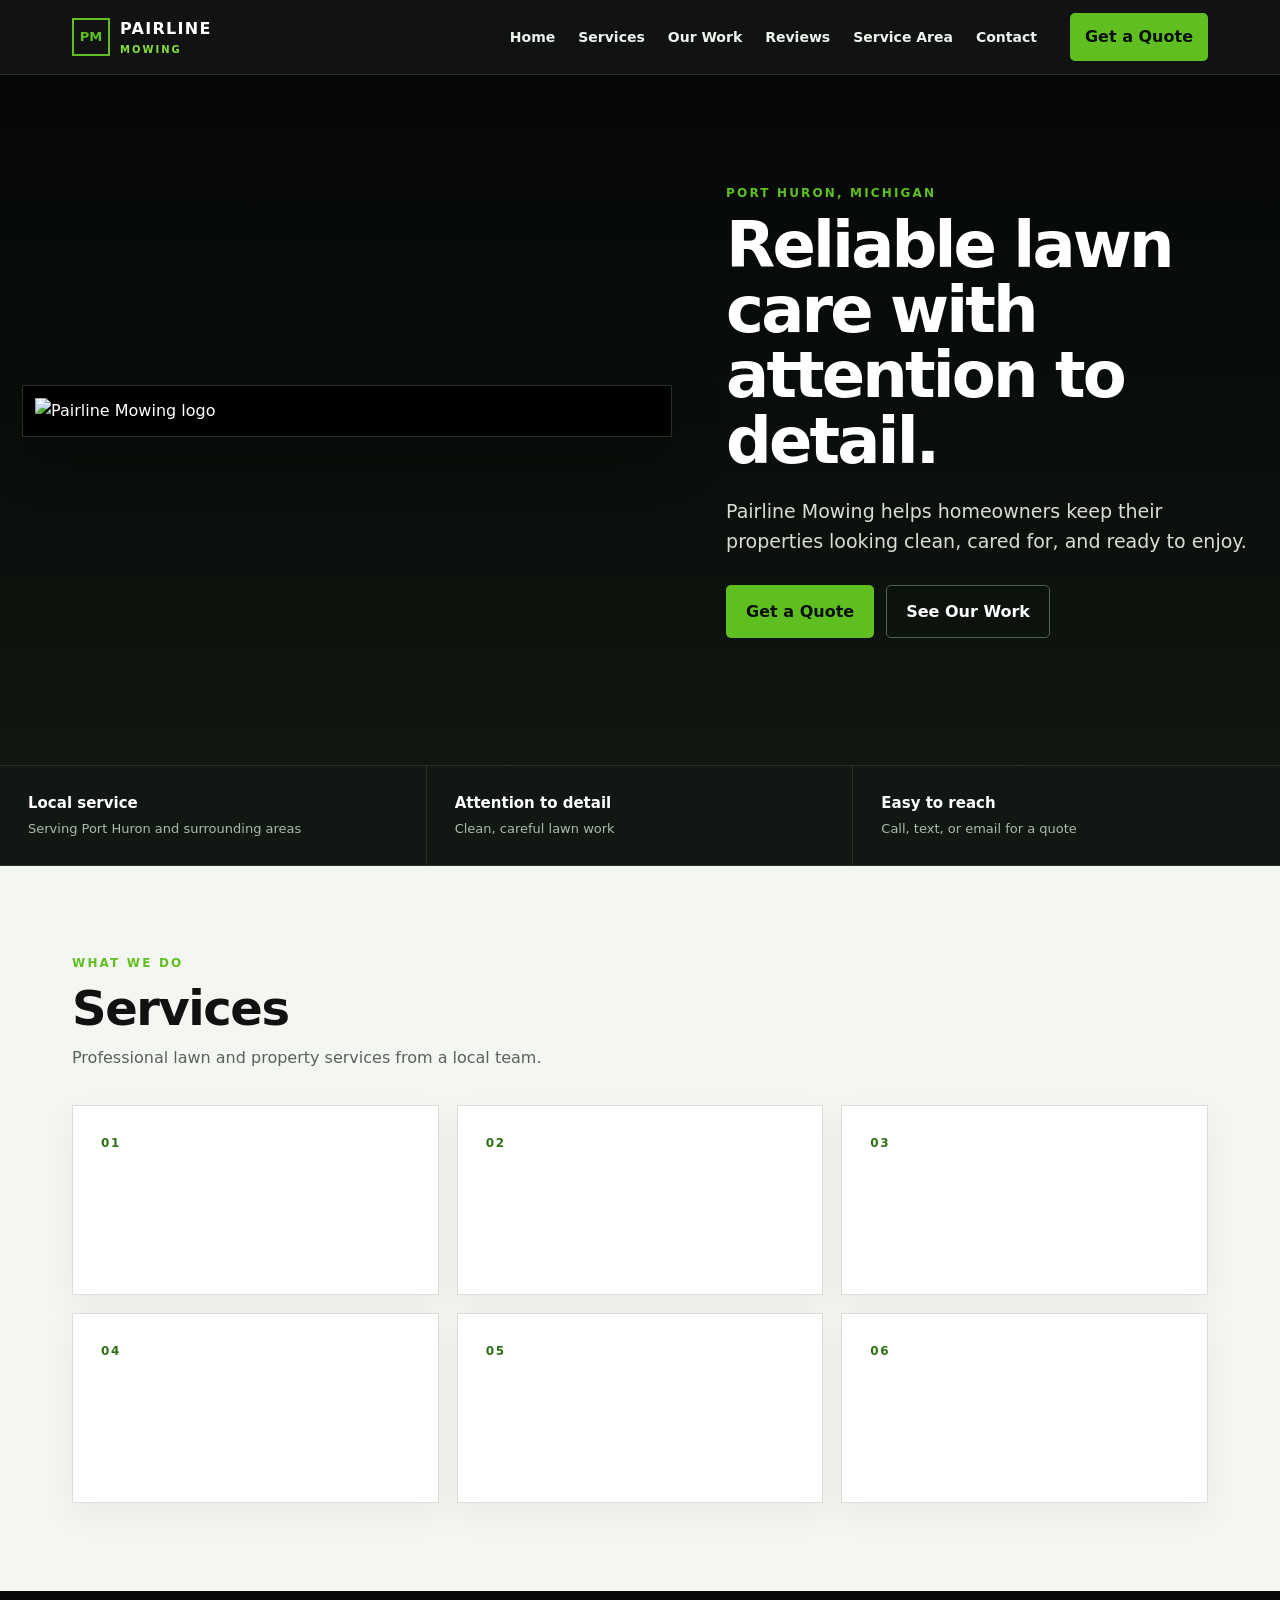
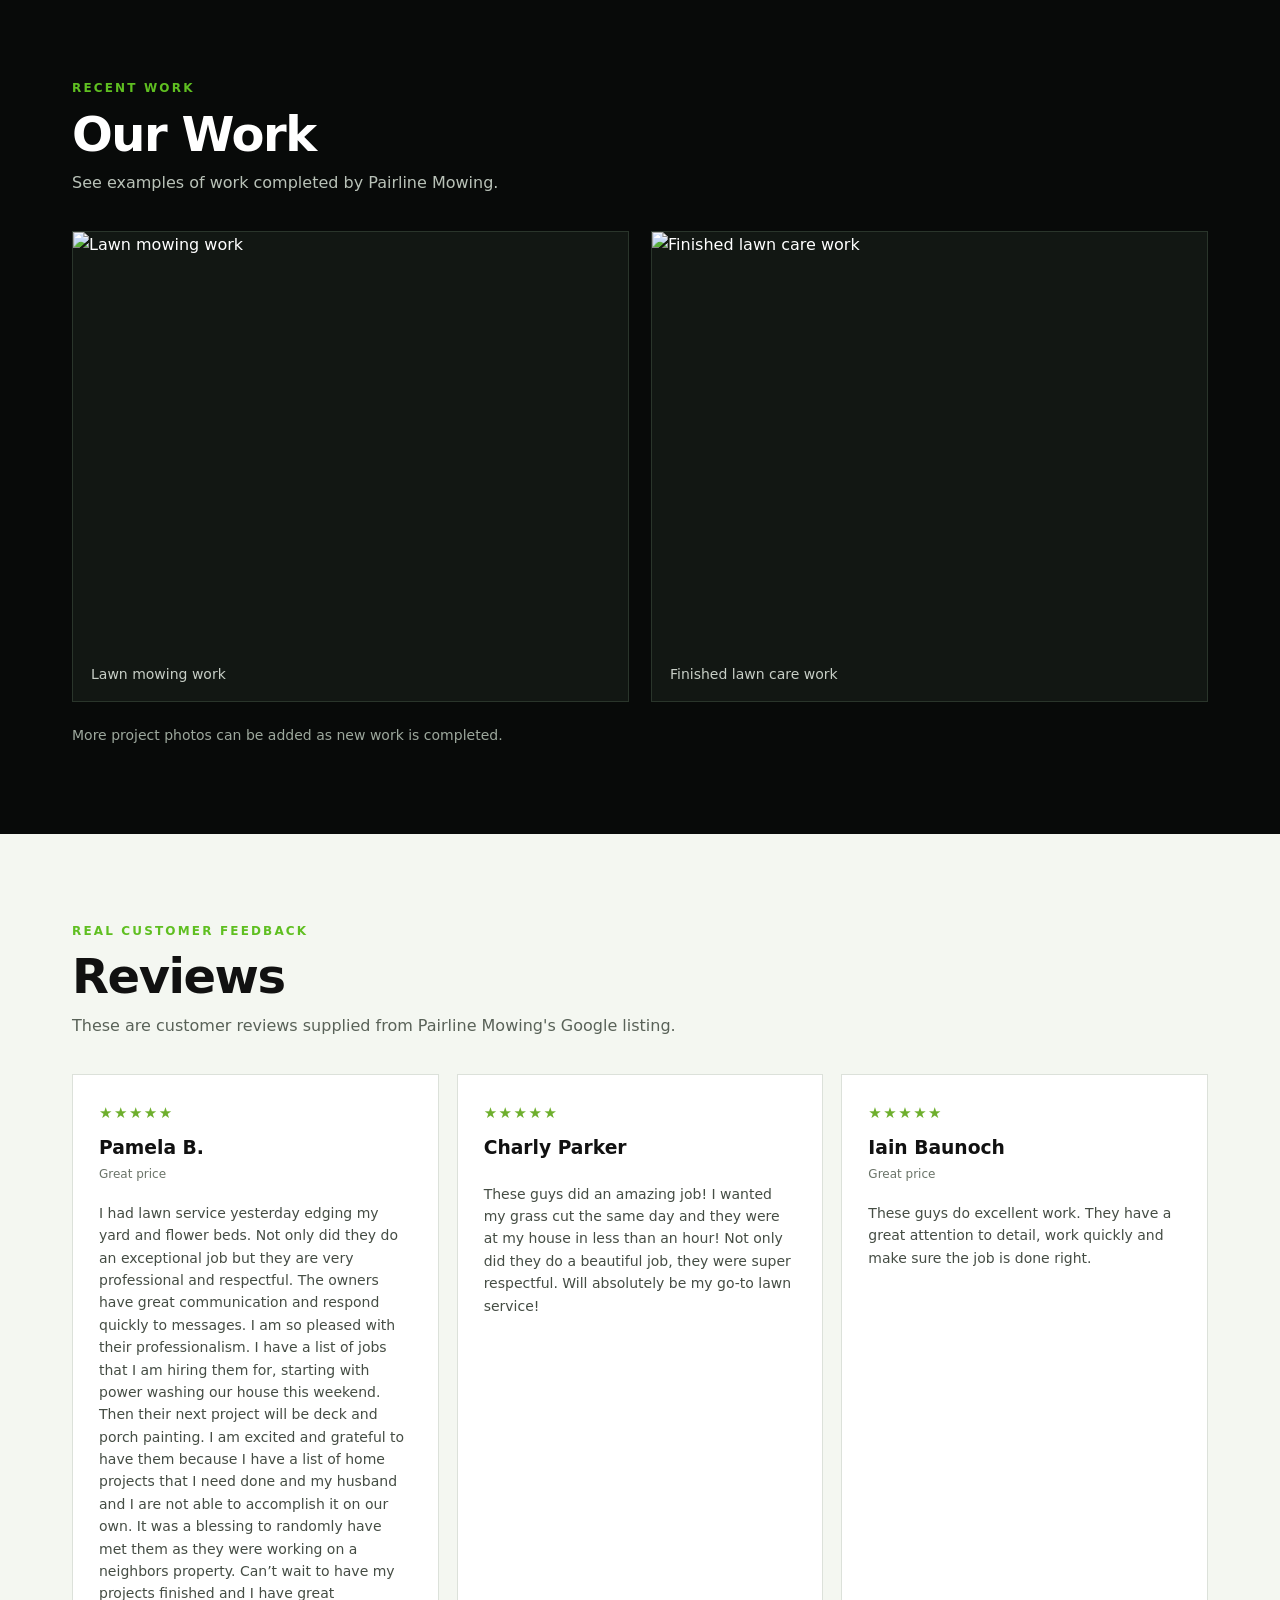
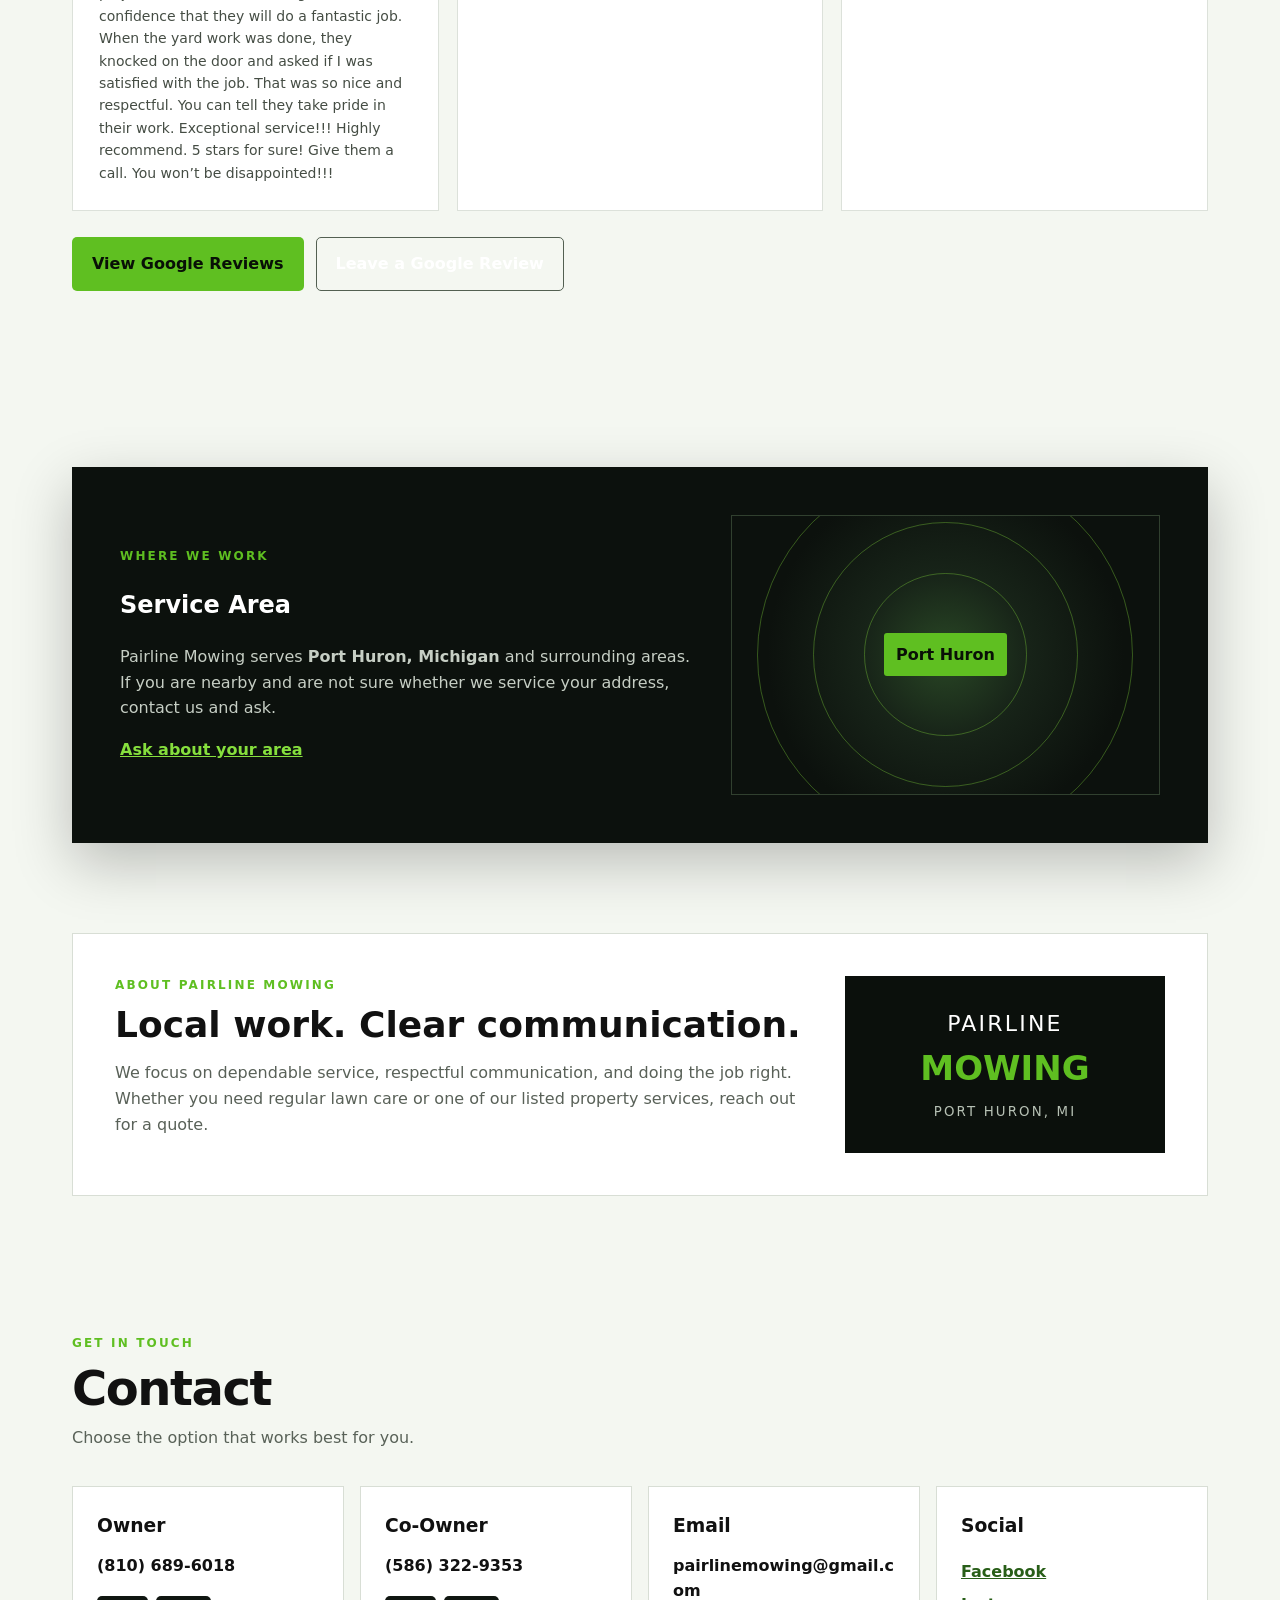
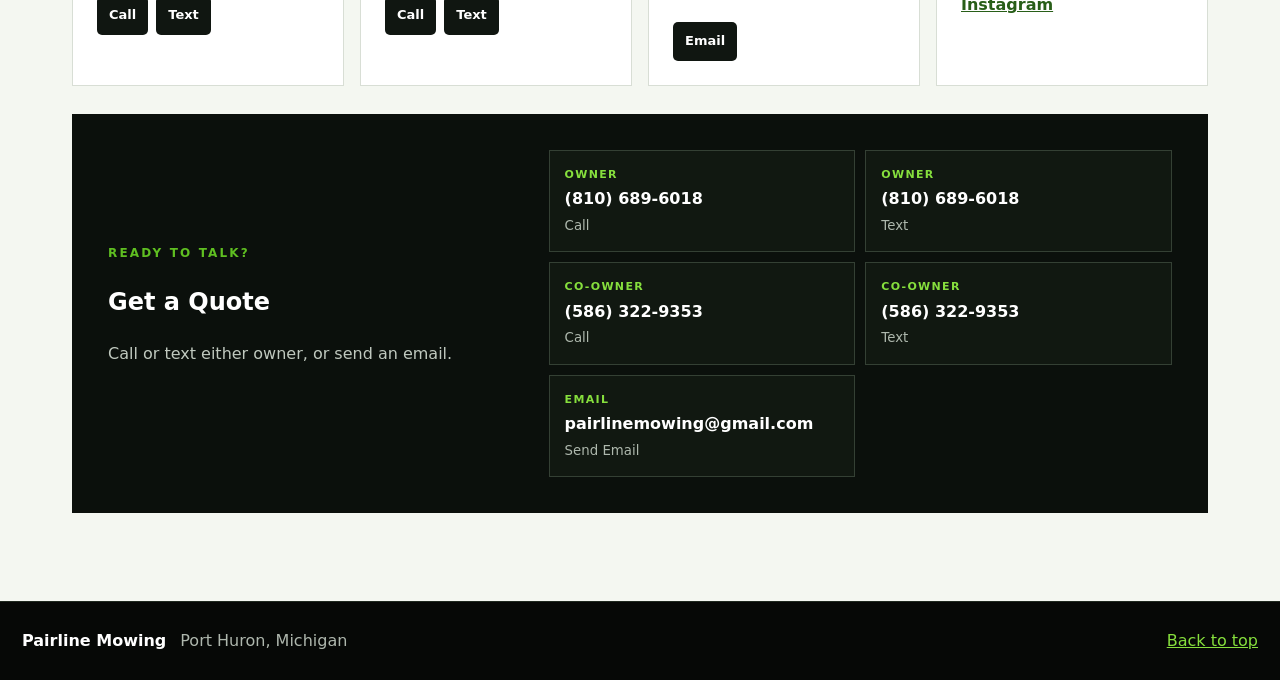
==== index.html @ a8ff17e0 "Add files via upload" ====
<!doctype html>
<html lang="en">
<head>
  <meta charset="utf-8">
  <meta name="viewport" content="width=device-width, initial-scale=1">
  <meta name="theme-color" content="#0a0d0b">
  <meta name="description" content="Pairline Mowing provides lawn mowing, edging, weed whacking, gutter cleaning, and equipment repairs in Port Huron, Michigan and surrounding areas.">
  <title>Pairline Mowing | Port Huron, Michigan</title>
  <link rel="stylesheet" href="styles.css">
</head>
<body>
  <a class="skip-link" href="#main">Skip to content</a>
  <header class="site-header">
    <div class="nav-wrap">
      <a class="brand" href="#home" aria-label="Pairline Mowing home">
        <span class="brand-mark">PM</span>
        <span><strong>Pairline</strong><small>Mowing</small></span>
      </a>
      <button class="menu-toggle" id="menuToggle" aria-expanded="false" aria-controls="siteNav">Menu</button>
      <nav id="siteNav" aria-label="Main navigation">
        <a href="#home">Home</a>
        <a href="#services">Services</a>
        <a href="#work">Our Work</a>
        <a href="#reviews">Reviews</a>
        <a href="#service-area">Service Area</a>
        <a href="#contact">Contact</a>
      </nav>
      <a class="header-quote" href="#quote">Get a Quote</a>
    </div>
  </header>

  <main id="main">
    <section id="home" class="hero">
      <div class="hero-logo-wrap">
        <img src="images/logo.jpeg" alt="Pairline Mowing logo" class="hero-logo">
      </div>
      <div class="hero-copy">
        <p class="eyebrow">Port Huron, Michigan</p>
        <h1>Reliable lawn care with attention to detail.</h1>
        <p class="hero-text">Pairline Mowing helps homeowners keep their properties looking clean, cared for, and ready to enjoy.</p>
        <div class="hero-actions">
          <a class="btn btn-primary" href="#quote">Get a Quote</a>
          <a class="btn btn-secondary" href="#work">See Our Work</a>
        </div>
      </div>
    </section>

    <section class="trust-strip" aria-label="Why choose Pairline Mowing">
      <div><strong>Local service</strong><span>Serving Port Huron and surrounding areas</span></div>
      <div><strong>Attention to detail</strong><span>Clean, careful lawn work</span></div>
      <div><strong>Easy to reach</strong><span>Call, text, or email for a quote</span></div>
    </section>

    <section id="services" class="section">
      <div class="section-heading"><p class="eyebrow">What we do</p><h2>Services</h2><p>Professional lawn and property services from a local team.</p></div>
      <div id="servicesGrid" class="card-grid"></div>
    </section>

    <section id="work" class="section section-dark">
      <div class="section-heading"><p class="eyebrow">Recent work</p><h2>Our Work</h2><p>See examples of work completed by Pairline Mowing.</p></div>
      <div id="galleryGrid" class="gallery-grid"></div>
      <p class="future-note">More project photos can be added as new work is completed.</p>
    </section>

    <section id="reviews" class="section">
      <div class="section-heading"><p class="eyebrow">Real customer feedback</p><h2>Reviews</h2><p>These are customer reviews supplied from Pairline Mowing's Google listing.</p></div>
      <div id="reviewsGrid" class="reviews-grid"></div>
      <div class="review-actions">
        <a id="googleReviewsBtn" class="btn btn-primary" target="_blank" rel="noopener" href="https://www.google.com/search?q=Pairline+Mowing+Port+Huron+MI">View Google Reviews</a>
        <a id="leaveReviewBtn" class="btn btn-secondary" target="_blank" rel="noopener" href="https://www.google.com/search?q=Pairline+Mowing+Port+Huron+MI">Leave a Google Review</a>
      </div>
    </section>

    <section id="service-area" class="section service-area">
      <div class="area-card">
        <div><p class="eyebrow">Where we work</p><h2>Service Area</h2><p id="serviceAreaText">Pairline Mowing serves <strong>Port Huron, Michigan</strong> and surrounding areas. If you are nearby and are not sure whether we service your address, contact us and ask.</p><a class="text-link" href="#quote">Ask about your area</a></div>
        <div class="area-visual" aria-label="Service area centered around Port Huron, Michigan"><div class="area-pin">Port Huron</div><div class="area-ring ring-1"></div><div class="area-ring ring-2"></div><div class="area-ring ring-3"></div></div>
      </div>
    </section>

    <section id="about" class="section about-section">
      <div class="about-card"><div><p class="eyebrow">About Pairline Mowing</p><h2>Local work. Clear communication.</h2><p>We focus on dependable service, respectful communication, and doing the job right. Whether you need regular lawn care or one of our listed property services, reach out for a quote.</p></div><div class="about-accent"><span>Pairline</span><strong>Mowing</strong><small>Port Huron, MI</small></div></div>
    </section>

    <section id="contact" class="section contact-section">
      <div class="section-heading"><p class="eyebrow">Get in touch</p><h2>Contact</h2><p>Choose the option that works best for you.</p></div>
      <div class="contact-grid">
        <article class="contact-card"><h3>Owner</h3><a href="tel:+18106896018">(810) 689-6018</a><div><a class="small-btn" href="tel:+18106896018">Call</a><a class="small-btn" href="sms:+18106896018">Text</a></div></article>
        <article class="contact-card"><h3>Co-Owner</h3><a href="tel:+15863229353">(586) 322-9353</a><div><a class="small-btn" href="tel:+15863229353">Call</a><a class="small-btn" href="sms:+15863229353">Text</a></div></article>
        <article class="contact-card"><h3>Email</h3><a href="mailto:pairlinemowing@gmail.com">pairlinemowing@gmail.com</a><div><a class="small-btn" href="mailto:pairlinemowing@gmail.com">Email</a></div></article>
        <article class="contact-card"><h3>Social</h3><div class="social-links"><a target="_blank" rel="noopener" href="https://www.facebook.com/profile.php?id=61590110502596">Facebook</a><a target="_blank" rel="noopener" href="https://www.instagram.com/pairline.mowing/">Instagram</a></div></article>
      </div>
      <div class="quote-panel" id="quote"><div><p class="eyebrow">Ready to talk?</p><h2>Get a Quote</h2><p>Call or text either owner, or send an email.</p></div><div class="quote-options"><a class="quote-option" href="tel:+18106896018"><span>Owner</span><strong>(810) 689-6018</strong><small>Call</small></a><a class="quote-option" href="sms:+18106896018"><span>Owner</span><strong>(810) 689-6018</strong><small>Text</small></a><a class="quote-option" href="tel:+15863229353"><span>Co-Owner</span><strong>(586) 322-9353</strong><small>Call</small></a><a class="quote-option" href="sms:+15863229353"><span>Co-Owner</span><strong>(586) 322-9353</strong><small>Text</small></a><a class="quote-option" href="mailto:pairlinemowing@gmail.com"><span>Email</span><strong>pairlinemowing@gmail.com</strong><small>Send Email</small></a></div></div>
    </section>
  </main>

  <footer><div><strong>Pairline Mowing</strong><span>Port Huron, Michigan</span></div><div><a href="#home">Back to top</a></div></footer>
  <script src="config.js"></script>
  <script src="https://cdn.jsdelivr.net/npm/@supabase/supabase-js@2"></script>
  <script src="app.js"></script>
</body>
</html>
---- styles.css ----
:root{--black:#080a09;--black2:#101411;--green:#5fbf21;--green2:#86df3d;--green-dark:#2f7115;--cream:#f4f7f1;--white:#fff;--muted:#c4cdc2;--line:#2b342d;--card:#141a15;--shadow:0 20px 55px rgba(0,0,0,.24);--max:1180px}*{box-sizing:border-box}html{scroll-behavior:smooth}body{margin:0;font-family:Inter,ui-sans-serif,system-ui,-apple-system,BlinkMacSystemFont,"Segoe UI",sans-serif;color:#111;background:var(--cream);line-height:1.6}a{color:inherit}.skip-link{position:absolute;left:-999px;top:auto}.skip-link:focus{left:12px;top:12px;background:#fff;color:#000;padding:10px 14px;z-index:1000}.site-header{position:sticky;top:0;z-index:50;background:rgba(8,10,9,.96);border-bottom:1px solid #263025;backdrop-filter:blur(10px)}.nav-wrap{max-width:var(--max);margin:auto;min-height:74px;padding:10px 22px;display:flex;align-items:center;gap:24px}.brand{display:flex;align-items:center;gap:10px;text-decoration:none;margin-right:auto}.brand-mark{width:38px;height:38px;border:2px solid var(--green);color:var(--green);display:grid;place-items:center;font-weight:900;font-size:13px}.brand strong,.brand small{display:block}.brand strong{color:#fff;letter-spacing:.08em;text-transform:uppercase}.brand small{color:var(--green2);text-transform:uppercase;letter-spacing:.2em;font-size:10px;font-weight:800}nav{display:flex;gap:5px;align-items:center}nav a{color:#eef3ed;text-decoration:none;padding:10px 9px;font-size:14px;font-weight:700}nav a:hover,nav a:focus-visible{color:var(--green2)}.header-quote,.btn,.small-btn{display:inline-flex;align-items:center;justify-content:center;text-decoration:none;font-weight:850;border-radius:5px}.header-quote{background:var(--green);color:#081006;padding:11px 15px;white-space:nowrap}.header-quote:hover,.btn-primary:hover{background:var(--green2)}.menu-toggle{display:none;background:transparent;color:#fff;border:1px solid #3c473d;border-radius:5px;padding:9px 12px;font-weight:800}.hero{background:linear-gradient(180deg,#050706,#0b110c 72%,#101710);color:#fff;padding:46px 22px 64px;display:grid;grid-template-columns:minmax(0,1.1fr) minmax(320px,.9fr);gap:54px;align-items:center;min-height:690px}.hero-logo-wrap{max-width:650px;width:100%;margin:auto;border:1px solid #273226;background:#000;box-shadow:var(--shadow);padding:12px}.hero-logo{display:block;width:100%;height:auto;max-height:570px;object-fit:contain}.hero-copy{max-width:570px}.eyebrow{color:var(--green);font-size:12px;letter-spacing:.18em;text-transform:uppercase;font-weight:900;margin:0 0 10px}.hero h1{font-size:clamp(38px,5vw,68px);line-height:1.02;margin:0 0 22px;letter-spacing:-.045em}.hero-text{font-size:19px;color:#d8ded7;max-width:540px}.hero-actions{display:flex;gap:12px;flex-wrap:wrap;margin-top:28px}.btn{padding:13px 19px;border:1px solid transparent}.btn-primary{background:var(--green);color:#081006}.btn-secondary{border-color:#536052;color:#fff;background:transparent}.btn-secondary:hover{border-color:var(--green);color:var(--green2)}.trust-strip{background:#111712;color:#fff;display:grid;grid-template-columns:repeat(3,1fr);border-top:1px solid #283229;border-bottom:1px solid #283229}.trust-strip div{padding:25px 28px;border-right:1px solid #283229}.trust-strip div:last-child{border:0}.trust-strip strong,.trust-strip span{display:block}.trust-strip strong{font-size:15px;color:#fff}.trust-strip span{color:#aeb9ad;font-size:13px;margin-top:4px}.section{max-width:var(--max);margin:auto;padding:88px 22px}.section-dark{max-width:none;background:var(--black);color:#fff;padding-left:max(22px,calc((100% - var(--max))/2 + 22px));padding-right:max(22px,calc((100% - var(--max))/2 + 22px))}.section-heading{max-width:720px;margin-bottom:35px}.section-heading h2{font-size:clamp(34px,4vw,48px);line-height:1.08;margin:0 0 10px;letter-spacing:-.03em}.section-heading>p:last-child{margin:0;color:#596258}.section-dark .section-heading>p:last-child{color:#b9c2b8}.card-grid{display:grid;grid-template-columns:repeat(3,1fr);gap:18px}.service-card{border:1px solid #d9ded7;background:#fff;padding:28px;min-height:190px;box-shadow:0 12px 30px rgba(20,30,20,.05)}.service-card h3{margin:0 0 10px;font-size:21px}.service-card p{margin:0;color:#5c655b}.service-number{color:var(--green-dark);font-size:12px;font-weight:900;letter-spacing:.14em}.gallery-grid{display:grid;grid-template-columns:repeat(2,minmax(0,1fr));gap:22px}.gallery-card{margin:0;background:#121713;border:1px solid #2a352b;overflow:hidden}.gallery-card img{display:block;width:100%;aspect-ratio:4/3;object-fit:cover}.gallery-card figcaption{padding:15px 18px;color:#c7cec6;font-size:14px}.future-note{color:#9da89d;font-size:14px;margin:22px 0 0}.reviews-grid{display:grid;grid-template-columns:repeat(3,1fr);gap:18px}.review-card{background:#fff;border:1px solid #dce1da;padding:26px;display:flex;flex-direction:column}.stars{color:#6eaf2d;letter-spacing:.1em;font-size:15px;font-weight:900}.review-card h3{margin:8px 0 2px}.review-source{font-size:12px;color:#6a7368}.review-card p{margin:18px 0 0;color:#454d44;font-size:14px}.review-actions{display:flex;gap:12px;flex-wrap:wrap;margin-top:26px}.service-area{padding-bottom:45px}.area-card{background:#0c110d;color:#fff;padding:48px;display:grid;grid-template-columns:1.15fr .85fr;gap:30px;align-items:center;box-shadow:var(--shadow)}.area-card p:not(.eyebrow){color:#c6cec4}.text-link{color:var(--green2);font-weight:850}.area-visual{height:280px;min-height:240px;position:relative;border:1px solid #31402f;background:radial-gradient(circle at center,#294725 0,#172318 33%,#0c110d 70%);overflow:hidden;display:grid;place-items:center}.area-ring{position:absolute;border:1px solid rgba(134,223,61,.35);border-radius:50%;aspect-ratio:1}.ring-1{width:38%}.ring-2{width:62%}.ring-3{width:88%}.area-pin{z-index:2;background:var(--green);color:#091006;font-weight:900;padding:9px 12px;border-radius:3px}.about-section{padding-top:45px}.about-card{display:grid;grid-template-columns:1fr 320px;gap:30px;align-items:stretch;border:1px solid #d8ded5;background:#fff;padding:42px}.about-card h2{font-size:36px;line-height:1.1;margin:0 0 12px}.about-card p:not(.eyebrow){color:#596158;max-width:700px}.about-accent{background:#0b100c;color:#fff;display:flex;flex-direction:column;justify-content:center;align-items:center;text-transform:uppercase}.about-accent span{font-size:22px;letter-spacing:.1em}.about-accent strong{font-size:34px;color:var(--green)}.about-accent small{color:#b7c1b5;letter-spacing:.16em;margin-top:6px}.contact-section{padding-top:50px}.contact-grid{display:grid;grid-template-columns:repeat(4,1fr);gap:16px}.contact-card{background:#fff;border:1px solid #d8ded5;padding:24px;min-height:190px}.contact-card h3{margin:0 0 12px}.contact-card>a{font-weight:800;text-decoration:none;word-break:break-word}.contact-card>div{margin-top:18px;display:flex;gap:8px;flex-wrap:wrap}.small-btn{background:#101611;color:#fff;padding:9px 12px;font-size:13px}.small-btn:hover{background:var(--green);color:#081006}.social-links{display:flex;flex-direction:column;gap:8px!important}.social-links a{color:#285e18;font-weight:850}.quote-panel{margin-top:28px;background:#0b100c;color:#fff;padding:36px;display:grid;grid-template-columns:.8fr 1.2fr;gap:25px;align-items:center}.quote-panel p:not(.eyebrow){color:#c0c9bf}.quote-options{display:grid;grid-template-columns:repeat(2,1fr);gap:10px}.quote-option{border:1px solid #344034;padding:15px;text-decoration:none;background:#111811}.quote-option:hover{border-color:var(--green)}.quote-option span,.quote-option strong,.quote-option small{display:block}.quote-option span{font-size:11px;color:var(--green2);font-weight:900;text-transform:uppercase;letter-spacing:.12em}.quote-option strong{margin:3px 0}.quote-option small{color:#aeb8ad}footer{background:#060806;color:#aeb7ad;border-top:1px solid #20291f;padding:26px 22px;display:flex;justify-content:space-between;gap:20px;max-width:none}footer>div{display:flex;gap:14px;align-items:center}footer strong{color:#fff}footer a{color:var(--green2)}@media(max-width:1000px){nav{gap:0}.card-grid{grid-template-columns:repeat(2,1fr)}.reviews-grid{grid-template-columns:1fr}.contact-grid{grid-template-columns:repeat(2,1fr)}.hero{grid-template-columns:1fr;min-height:0}.hero-copy{margin:auto;text-align:center}.hero-actions{justify-content:center}.area-card,.quote-panel{grid-template-columns:1fr}.hero-logo-wrap{max-width:620px}.about-card{grid-template-columns:1fr}}@media(max-width:760px){.nav-wrap{flex-wrap:wrap}.menu-toggle{display:block}.header-quote{order:3;width:100%}nav{display:none;order:4;width:100%;flex-direction:column;align-items:stretch;padding-bottom:8px}nav.open{display:flex}nav a{padding:11px 12px;border-bottom:1px solid #252d25}.brand{margin-right:0}.trust-strip{grid-template-columns:1fr}.trust-strip div{border-right:0;border-bottom:1px solid #283229}.card-grid,.gallery-grid,.contact-grid{grid-template-columns:1fr}.section{padding-top:65px;padding-bottom:65px}.section-dark{padding-left:22px;padding-right:22px}.hero{padding-top:25px}.hero h1{font-size:42px}.hero-text{font-size:17px}.area-card,.about-card{padding:28px}.quote-options{grid-template-columns:1fr}footer{flex-direction:column}}@media(max-width:420px){.nav-wrap{padding-left:14px;padding-right:14px}.hero{padding-left:14px;padding-right:14px}.hero-logo-wrap{padding:7px}.hero h1{font-size:36px}.btn{width:100%}.section{padding-left:14px;padding-right:14px}.section-dark{padding-left:14px;padding-right:14px}.area-card,.about-card,.quote-panel{padding:22px}footer{padding:24px 14px}}
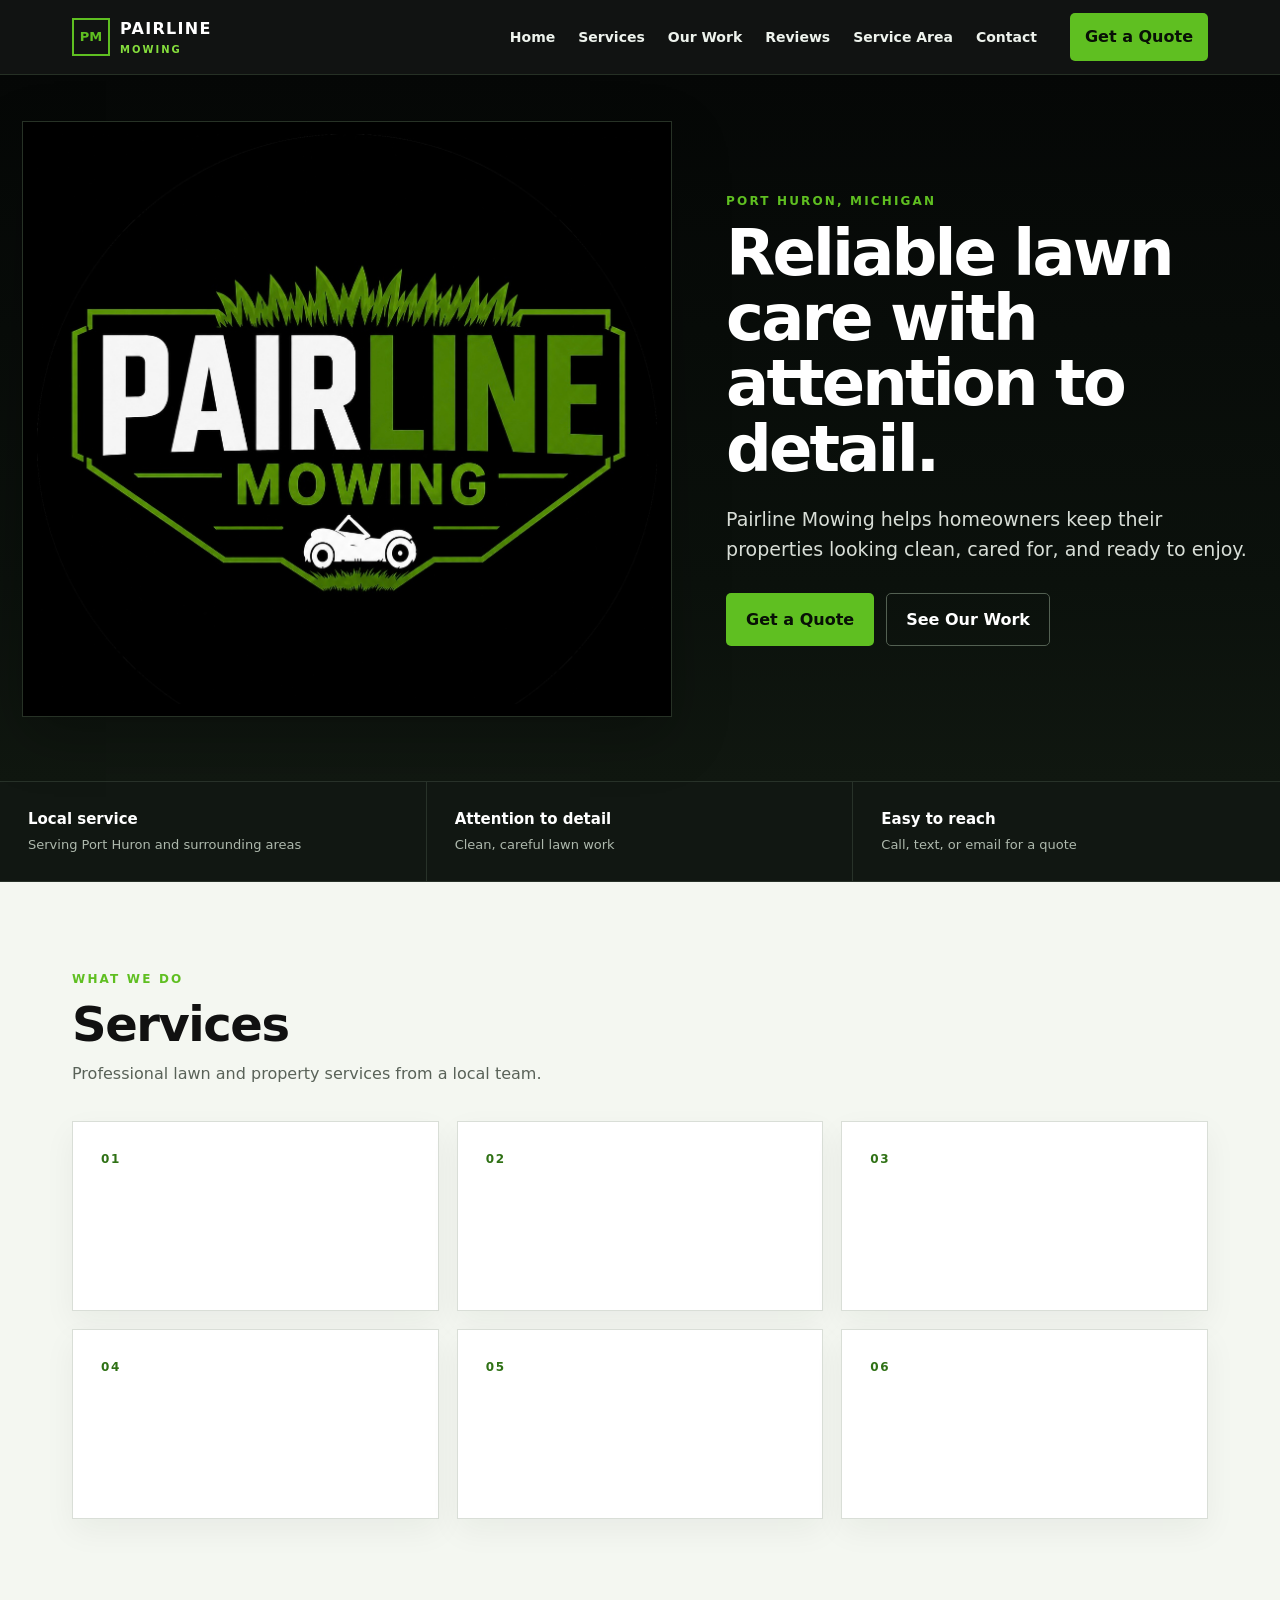
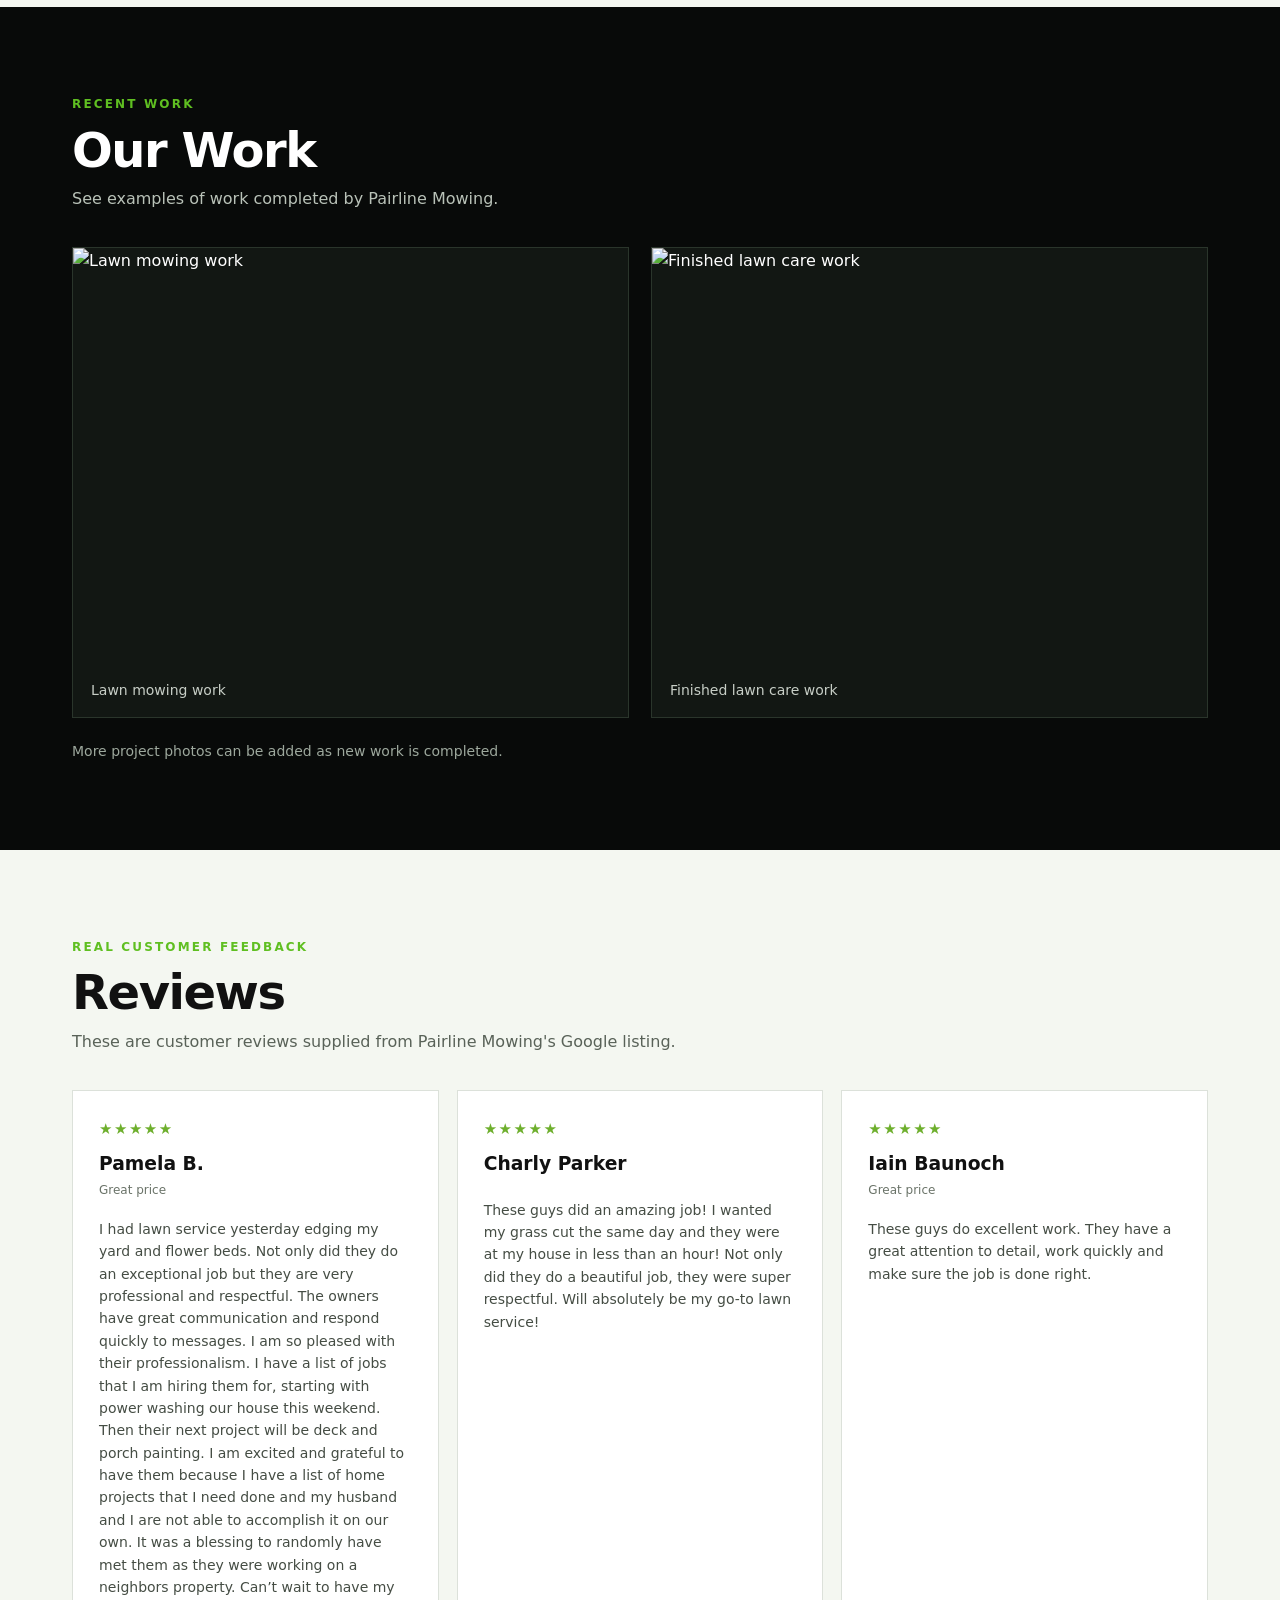
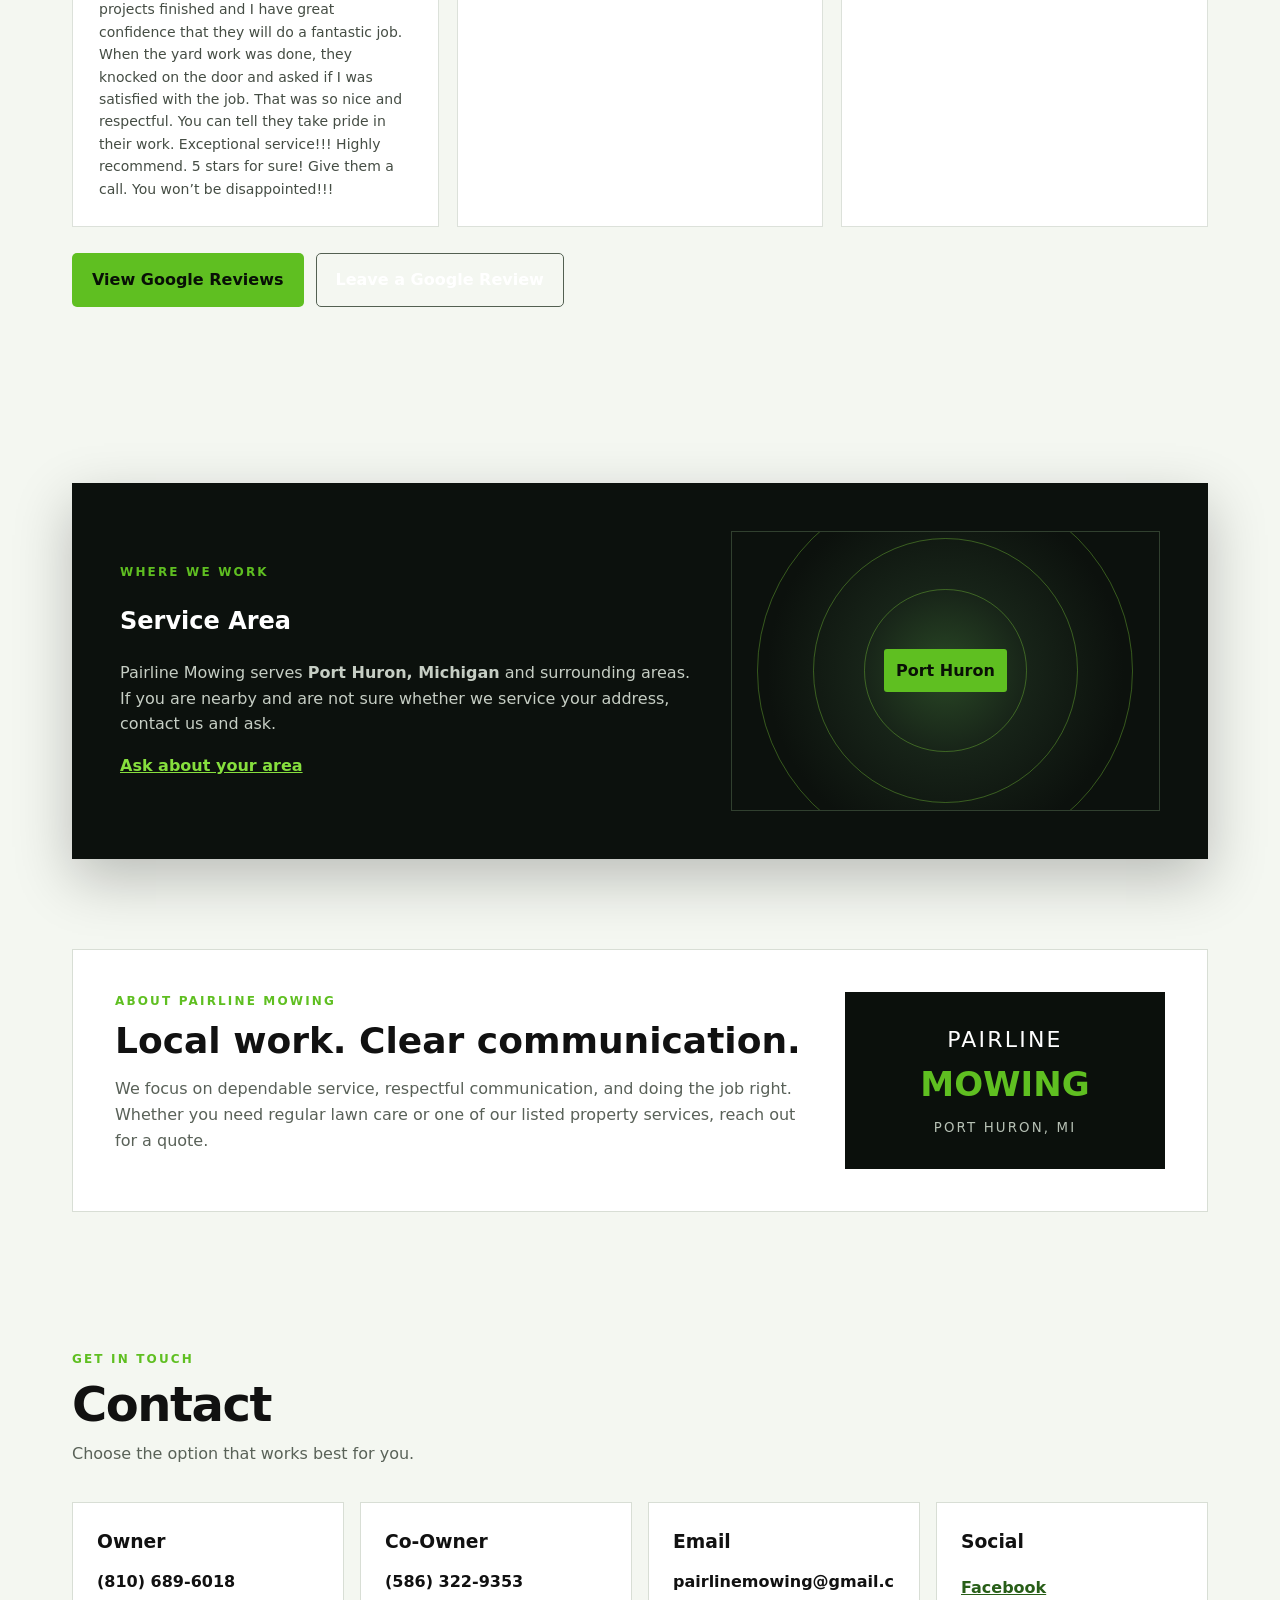
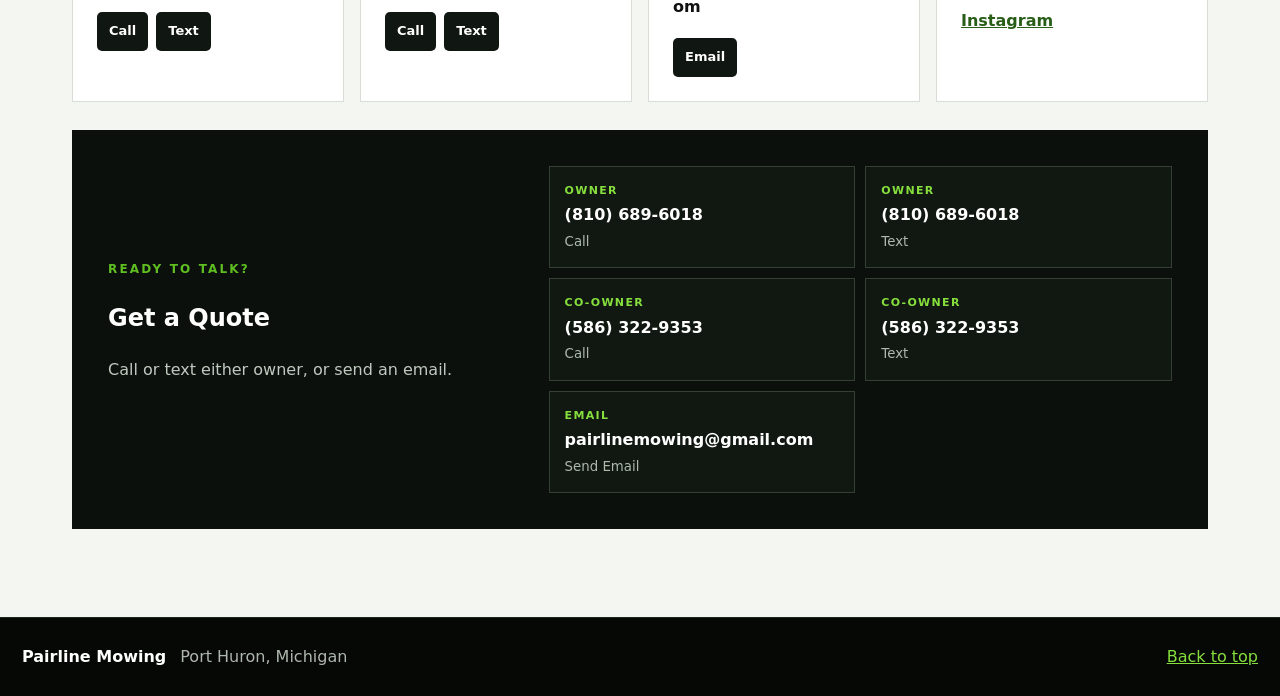
==== commit 62c98ec7: "Update index.html" ====
--- a/index.html
+++ b/index.html
@@ -32,7 +32,7 @@
   <main id="main">
     <section id="home" class="hero">
       <div class="hero-logo-wrap">
-        <img src="images/logo.jpeg" alt="Pairline Mowing logo" class="hero-logo">
+        <img src="logo.jpeg" alt="Pairline Mowing logo" class="hero-logo">
       </div>
       <div class="hero-copy">
         <p class="eyebrow">Port Huron, Michigan</p>
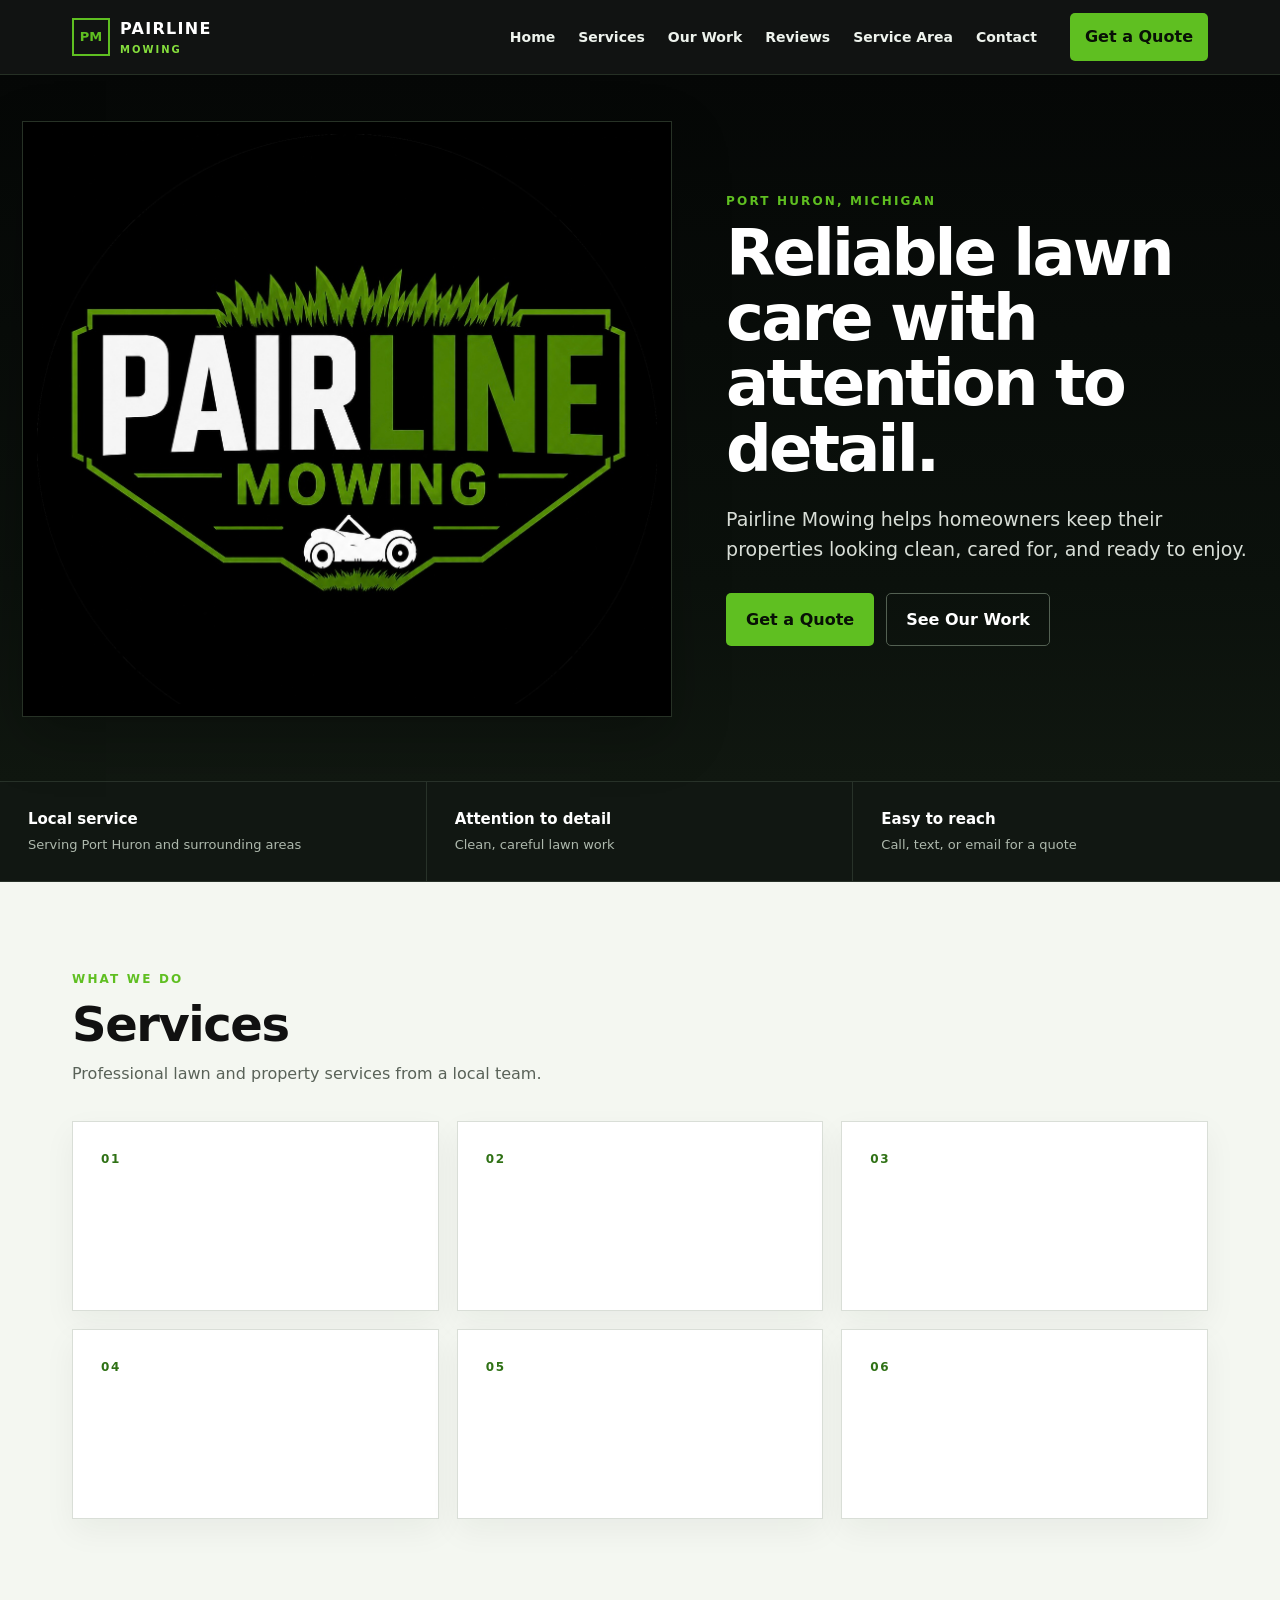
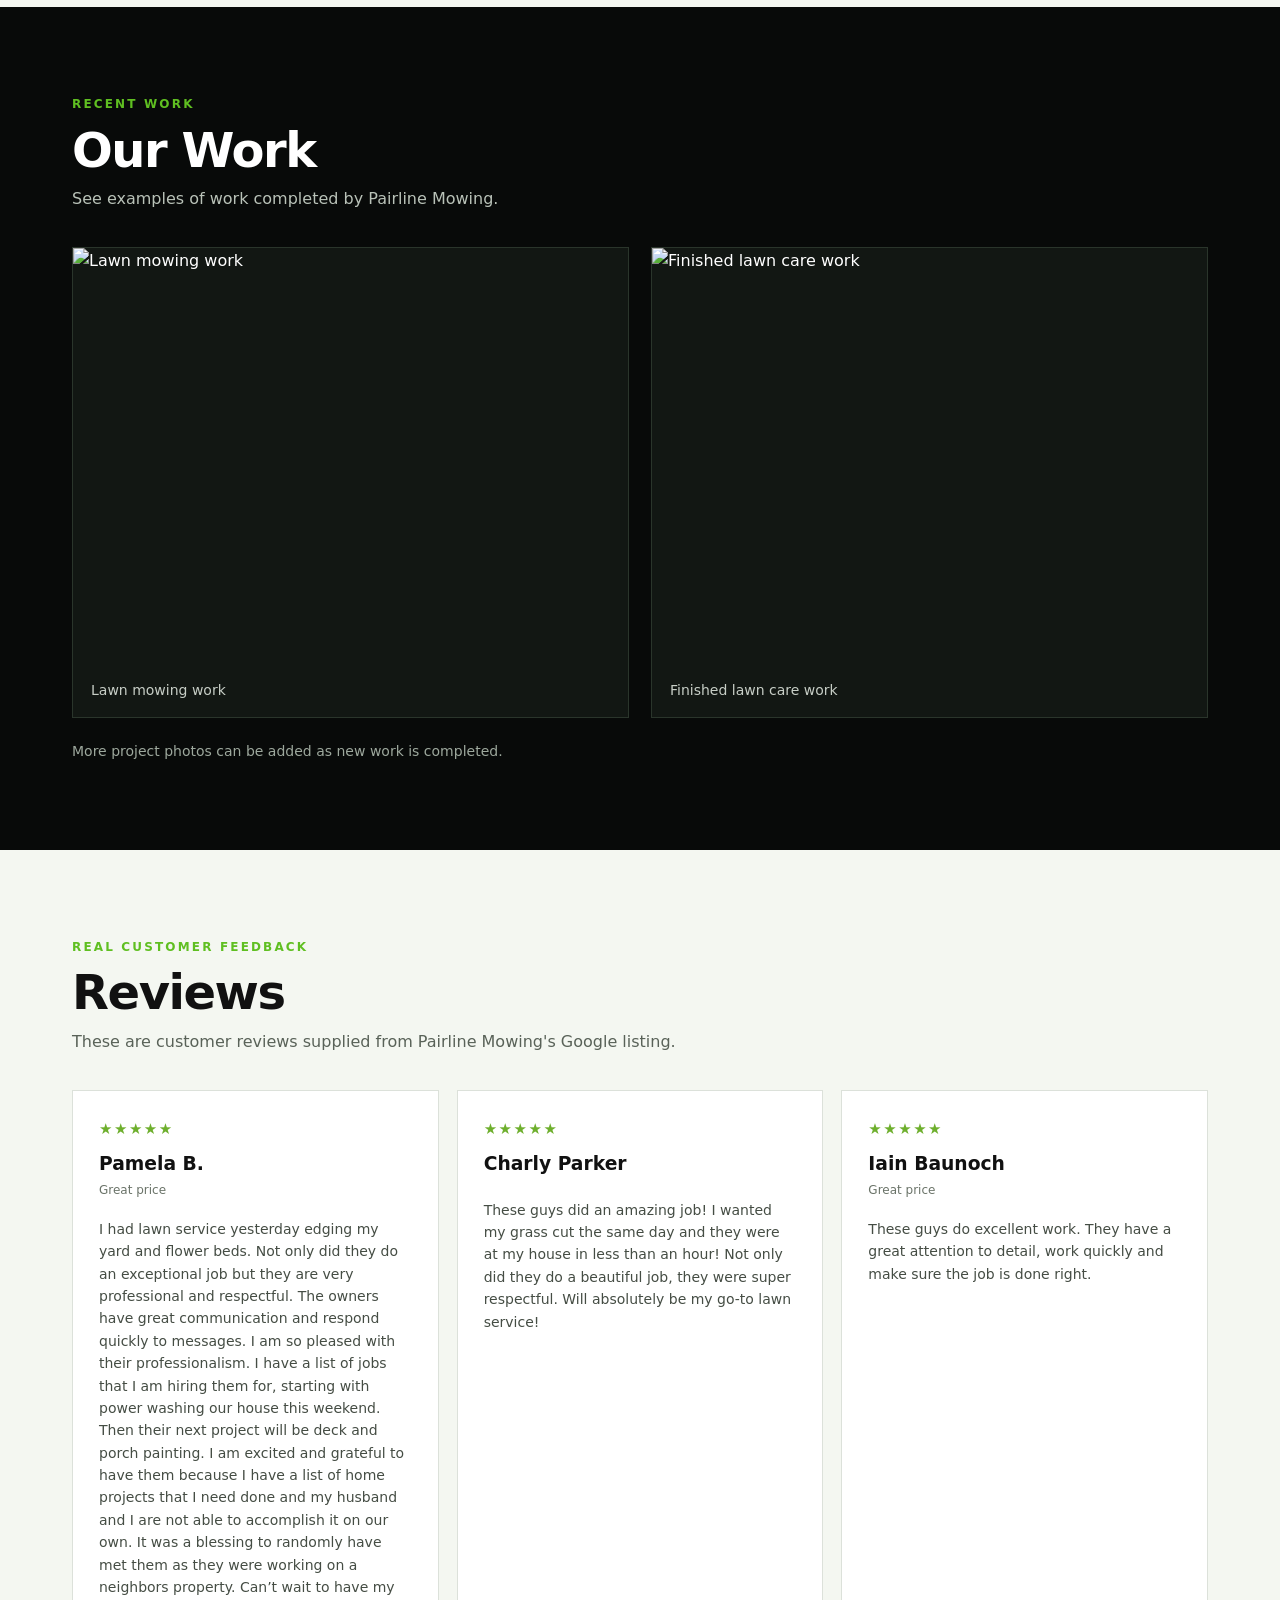
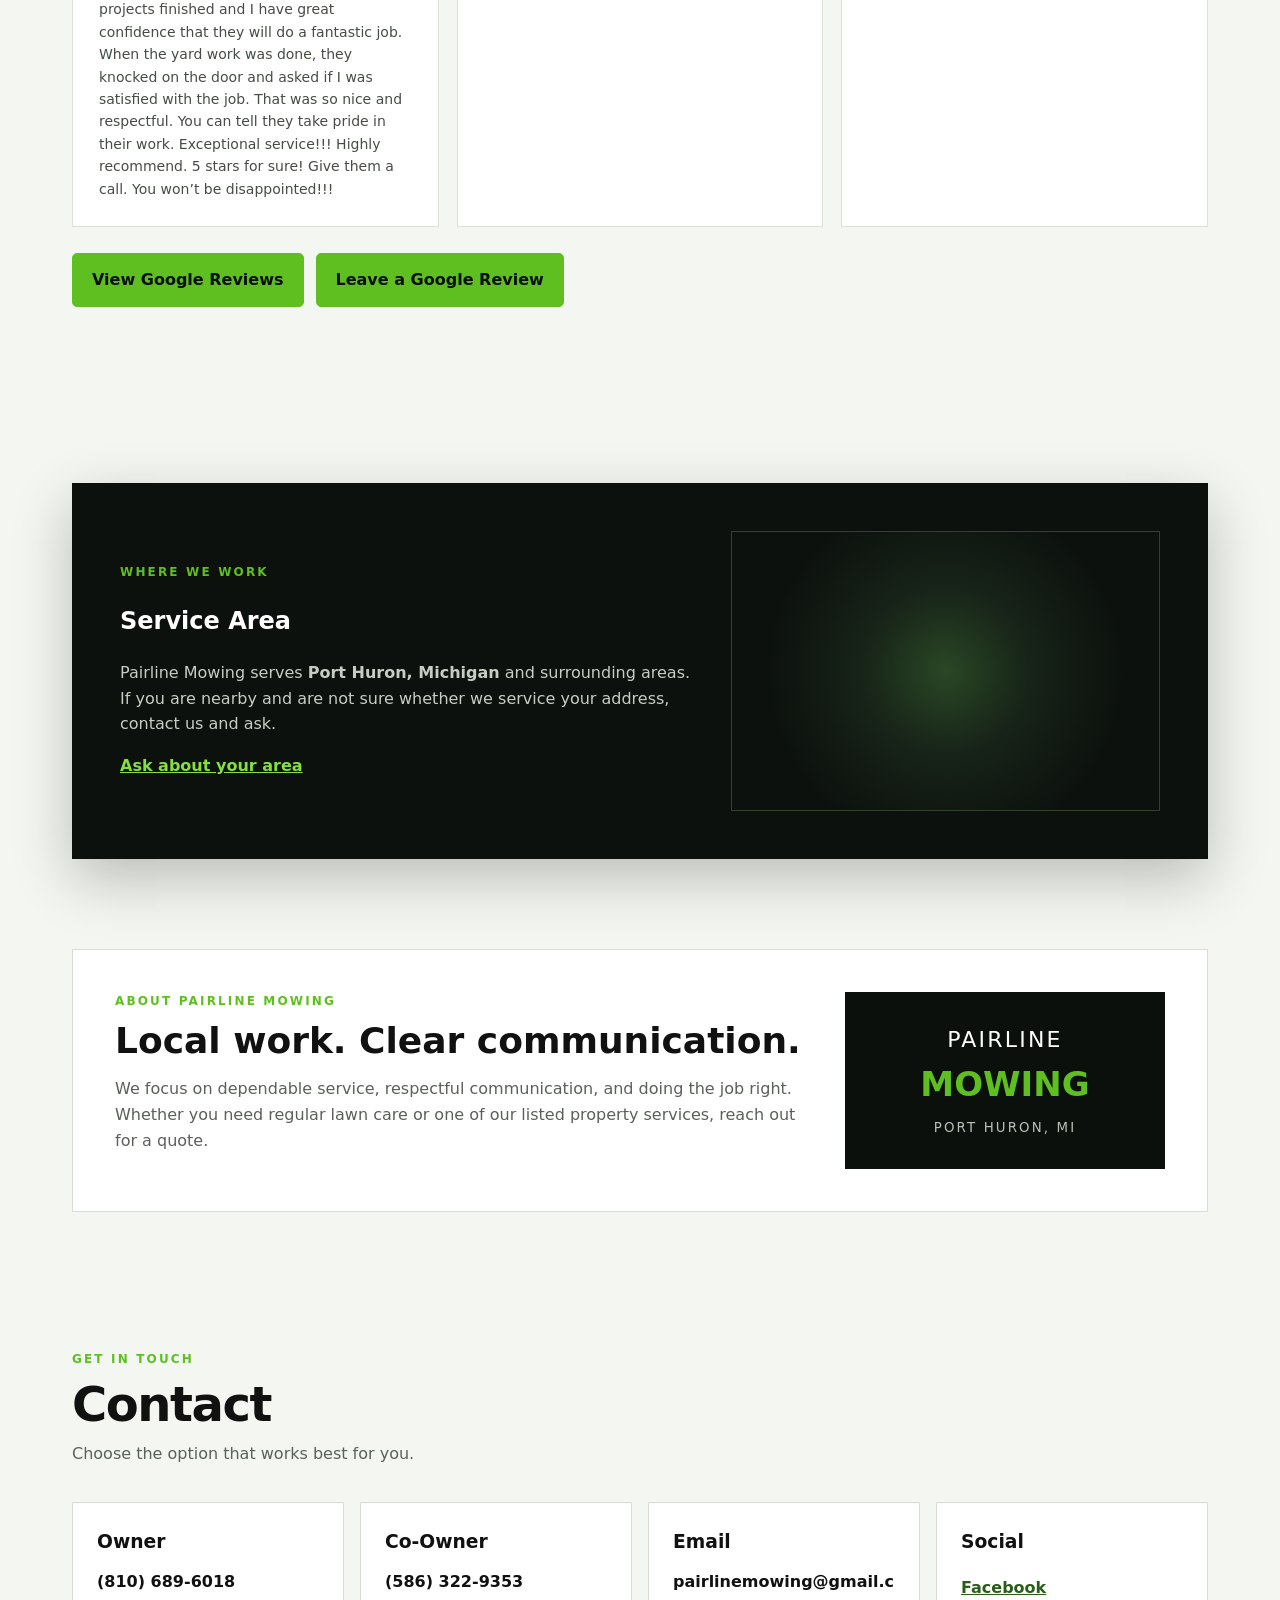
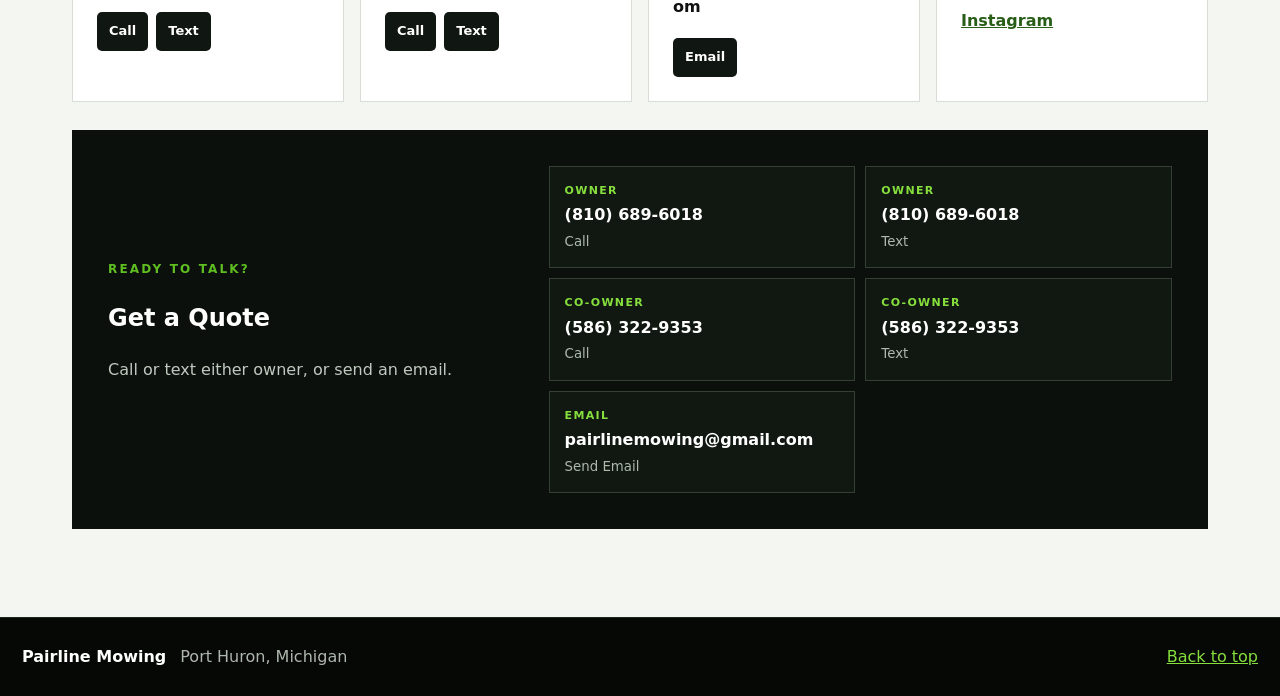
==== commit c258cbd3: "Update index.html" ====
--- a/index.html
+++ b/index.html
@@ -72,11 +72,28 @@
     </section>
 
     <section id="service-area" class="section service-area">
-      <div class="area-card">
-        <div><p class="eyebrow">Where we work</p><h2>Service Area</h2><p id="serviceAreaText">Pairline Mowing serves <strong>Port Huron, Michigan</strong> and surrounding areas. If you are nearby and are not sure whether we service your address, contact us and ask.</p><a class="text-link" href="#quote">Ask about your area</a></div>
-        <div class="area-visual" aria-label="Service area centered around Port Huron, Michigan"><div class="area-pin">Port Huron</div><div class="area-ring ring-1"></div><div class="area-ring ring-2"></div><div class="area-ring ring-3"></div></div>
-      </div>
-    </section>
+  <div class="area-card">
+    <div>
+      <p class="eyebrow">Where we work</p>
+      <h2>Service Area</h2>
+      <p id="serviceAreaText">Pairline Mowing serves <strong>Port Huron, Michigan</strong> and surrounding areas. If you are nearby and are not sure whether we service your address, contact us and ask.</p>
+      <a class="text-link" href="#quote">Ask about your area</a>
+    </div>
+
+    <div class="area-visual">
+      <iframe
+        src="https://www.google.com/maps?q=Port+Huron,+Michigan&output=embed"
+        width="100%"
+        height="280"
+        style="border:0;"
+        allowfullscreen=""
+        loading="lazy"
+        referrerpolicy="no-referrer-when-downgrade"
+        title="Pairline Mowing service area map">
+      </iframe>
+    </div>
+  </div>
+</section>
 
     <section id="about" class="section about-section">
       <div class="about-card"><div><p class="eyebrow">About Pairline Mowing</p><h2>Local work. Clear communication.</h2><p>We focus on dependable service, respectful communication, and doing the job right. Whether you need regular lawn care or one of our listed property services, reach out for a quote.</p></div><div class="about-accent"><span>Pairline</span><strong>Mowing</strong><small>Port Huron, MI</small></div></div>
--- a/styles.css
+++ b/styles.css
@@ -1 +1,10 @@
-:root{--black:#080a09;--black2:#101411;--green:#5fbf21;--green2:#86df3d;--green-dark:#2f7115;--cream:#f4f7f1;--white:#fff;--muted:#c4cdc2;--line:#2b342d;--card:#141a15;--shadow:0 20px 55px rgba(0,0,0,.24);--max:1180px}*{box-sizing:border-box}html{scroll-behavior:smooth}body{margin:0;font-family:Inter,ui-sans-serif,system-ui,-apple-system,BlinkMacSystemFont,"Segoe UI",sans-serif;color:#111;background:var(--cream);line-height:1.6}a{color:inherit}.skip-link{position:absolute;left:-999px;top:auto}.skip-link:focus{left:12px;top:12px;background:#fff;color:#000;padding:10px 14px;z-index:1000}.site-header{position:sticky;top:0;z-index:50;background:rgba(8,10,9,.96);border-bottom:1px solid #263025;backdrop-filter:blur(10px)}.nav-wrap{max-width:var(--max);margin:auto;min-height:74px;padding:10px 22px;display:flex;align-items:center;gap:24px}.brand{display:flex;align-items:center;gap:10px;text-decoration:none;margin-right:auto}.brand-mark{width:38px;height:38px;border:2px solid var(--green);color:var(--green);display:grid;place-items:center;font-weight:900;font-size:13px}.brand strong,.brand small{display:block}.brand strong{color:#fff;letter-spacing:.08em;text-transform:uppercase}.brand small{color:var(--green2);text-transform:uppercase;letter-spacing:.2em;font-size:10px;font-weight:800}nav{display:flex;gap:5px;align-items:center}nav a{color:#eef3ed;text-decoration:none;padding:10px 9px;font-size:14px;font-weight:700}nav a:hover,nav a:focus-visible{color:var(--green2)}.header-quote,.btn,.small-btn{display:inline-flex;align-items:center;justify-content:center;text-decoration:none;font-weight:850;border-radius:5px}.header-quote{background:var(--green);color:#081006;padding:11px 15px;white-space:nowrap}.header-quote:hover,.btn-primary:hover{background:var(--green2)}.menu-toggle{display:none;background:transparent;color:#fff;border:1px solid #3c473d;border-radius:5px;padding:9px 12px;font-weight:800}.hero{background:linear-gradient(180deg,#050706,#0b110c 72%,#101710);color:#fff;padding:46px 22px 64px;display:grid;grid-template-columns:minmax(0,1.1fr) minmax(320px,.9fr);gap:54px;align-items:center;min-height:690px}.hero-logo-wrap{max-width:650px;width:100%;margin:auto;border:1px solid #273226;background:#000;box-shadow:var(--shadow);padding:12px}.hero-logo{display:block;width:100%;height:auto;max-height:570px;object-fit:contain}.hero-copy{max-width:570px}.eyebrow{color:var(--green);font-size:12px;letter-spacing:.18em;text-transform:uppercase;font-weight:900;margin:0 0 10px}.hero h1{font-size:clamp(38px,5vw,68px);line-height:1.02;margin:0 0 22px;letter-spacing:-.045em}.hero-text{font-size:19px;color:#d8ded7;max-width:540px}.hero-actions{display:flex;gap:12px;flex-wrap:wrap;margin-top:28px}.btn{padding:13px 19px;border:1px solid transparent}.btn-primary{background:var(--green);color:#081006}.btn-secondary{border-color:#536052;color:#fff;background:transparent}.btn-secondary:hover{border-color:var(--green);color:var(--green2)}.trust-strip{background:#111712;color:#fff;display:grid;grid-template-columns:repeat(3,1fr);border-top:1px solid #283229;border-bottom:1px solid #283229}.trust-strip div{padding:25px 28px;border-right:1px solid #283229}.trust-strip div:last-child{border:0}.trust-strip strong,.trust-strip span{display:block}.trust-strip strong{font-size:15px;color:#fff}.trust-strip span{color:#aeb9ad;font-size:13px;margin-top:4px}.section{max-width:var(--max);margin:auto;padding:88px 22px}.section-dark{max-width:none;background:var(--black);color:#fff;padding-left:max(22px,calc((100% - var(--max))/2 + 22px));padding-right:max(22px,calc((100% - var(--max))/2 + 22px))}.section-heading{max-width:720px;margin-bottom:35px}.section-heading h2{font-size:clamp(34px,4vw,48px);line-height:1.08;margin:0 0 10px;letter-spacing:-.03em}.section-heading>p:last-child{margin:0;color:#596258}.section-dark .section-heading>p:last-child{color:#b9c2b8}.card-grid{display:grid;grid-template-columns:repeat(3,1fr);gap:18px}.service-card{border:1px solid #d9ded7;background:#fff;padding:28px;min-height:190px;box-shadow:0 12px 30px rgba(20,30,20,.05)}.service-card h3{margin:0 0 10px;font-size:21px}.service-card p{margin:0;color:#5c655b}.service-number{color:var(--green-dark);font-size:12px;font-weight:900;letter-spacing:.14em}.gallery-grid{display:grid;grid-template-columns:repeat(2,minmax(0,1fr));gap:22px}.gallery-card{margin:0;background:#121713;border:1px solid #2a352b;overflow:hidden}.gallery-card img{display:block;width:100%;aspect-ratio:4/3;object-fit:cover}.gallery-card figcaption{padding:15px 18px;color:#c7cec6;font-size:14px}.future-note{color:#9da89d;font-size:14px;margin:22px 0 0}.reviews-grid{display:grid;grid-template-columns:repeat(3,1fr);gap:18px}.review-card{background:#fff;border:1px solid #dce1da;padding:26px;display:flex;flex-direction:column}.stars{color:#6eaf2d;letter-spacing:.1em;font-size:15px;font-weight:900}.review-card h3{margin:8px 0 2px}.review-source{font-size:12px;color:#6a7368}.review-card p{margin:18px 0 0;color:#454d44;font-size:14px}.review-actions{display:flex;gap:12px;flex-wrap:wrap;margin-top:26px}.service-area{padding-bottom:45px}.area-card{background:#0c110d;color:#fff;padding:48px;display:grid;grid-template-columns:1.15fr .85fr;gap:30px;align-items:center;box-shadow:var(--shadow)}.area-card p:not(.eyebrow){color:#c6cec4}.text-link{color:var(--green2);font-weight:850}.area-visual{height:280px;min-height:240px;position:relative;border:1px solid #31402f;background:radial-gradient(circle at center,#294725 0,#172318 33%,#0c110d 70%);overflow:hidden;display:grid;place-items:center}.area-ring{position:absolute;border:1px solid rgba(134,223,61,.35);border-radius:50%;aspect-ratio:1}.ring-1{width:38%}.ring-2{width:62%}.ring-3{width:88%}.area-pin{z-index:2;background:var(--green);color:#091006;font-weight:900;padding:9px 12px;border-radius:3px}.about-section{padding-top:45px}.about-card{display:grid;grid-template-columns:1fr 320px;gap:30px;align-items:stretch;border:1px solid #d8ded5;background:#fff;padding:42px}.about-card h2{font-size:36px;line-height:1.1;margin:0 0 12px}.about-card p:not(.eyebrow){color:#596158;max-width:700px}.about-accent{background:#0b100c;color:#fff;display:flex;flex-direction:column;justify-content:center;align-items:center;text-transform:uppercase}.about-accent span{font-size:22px;letter-spacing:.1em}.about-accent strong{font-size:34px;color:var(--green)}.about-accent small{color:#b7c1b5;letter-spacing:.16em;margin-top:6px}.contact-section{padding-top:50px}.contact-grid{display:grid;grid-template-columns:repeat(4,1fr);gap:16px}.contact-card{background:#fff;border:1px solid #d8ded5;padding:24px;min-height:190px}.contact-card h3{margin:0 0 12px}.contact-card>a{font-weight:800;text-decoration:none;word-break:break-word}.contact-card>div{margin-top:18px;display:flex;gap:8px;flex-wrap:wrap}.small-btn{background:#101611;color:#fff;padding:9px 12px;font-size:13px}.small-btn:hover{background:var(--green);color:#081006}.social-links{display:flex;flex-direction:column;gap:8px!important}.social-links a{color:#285e18;font-weight:850}.quote-panel{margin-top:28px;background:#0b100c;color:#fff;padding:36px;display:grid;grid-template-columns:.8fr 1.2fr;gap:25px;align-items:center}.quote-panel p:not(.eyebrow){color:#c0c9bf}.quote-options{display:grid;grid-template-columns:repeat(2,1fr);gap:10px}.quote-option{border:1px solid #344034;padding:15px;text-decoration:none;background:#111811}.quote-option:hover{border-color:var(--green)}.quote-option span,.quote-option strong,.quote-option small{display:block}.quote-option span{font-size:11px;color:var(--green2);font-weight:900;text-transform:uppercase;letter-spacing:.12em}.quote-option strong{margin:3px 0}.quote-option small{color:#aeb8ad}footer{background:#060806;color:#aeb7ad;border-top:1px solid #20291f;padding:26px 22px;display:flex;justify-content:space-between;gap:20px;max-width:none}footer>div{display:flex;gap:14px;align-items:center}footer strong{color:#fff}footer a{color:var(--green2)}@media(max-width:1000px){nav{gap:0}.card-grid{grid-template-columns:repeat(2,1fr)}.reviews-grid{grid-template-columns:1fr}.contact-grid{grid-template-columns:repeat(2,1fr)}.hero{grid-template-columns:1fr;min-height:0}.hero-copy{margin:auto;text-align:center}.hero-actions{justify-content:center}.area-card,.quote-panel{grid-template-columns:1fr}.hero-logo-wrap{max-width:620px}.about-card{grid-template-columns:1fr}}@media(max-width:760px){.nav-wrap{flex-wrap:wrap}.menu-toggle{display:block}.header-quote{order:3;width:100%}nav{display:none;order:4;width:100%;flex-direction:column;align-items:stretch;padding-bottom:8px}nav.open{display:flex}nav a{padding:11px 12px;border-bottom:1px solid #252d25}.brand{margin-right:0}.trust-strip{grid-template-columns:1fr}.trust-strip div{border-right:0;border-bottom:1px solid #283229}.card-grid,.gallery-grid,.contact-grid{grid-template-columns:1fr}.section{padding-top:65px;padding-bottom:65px}.section-dark{padding-left:22px;padding-right:22px}.hero{padding-top:25px}.hero h1{font-size:42px}.hero-text{font-size:17px}.area-card,.about-card{padding:28px}.quote-options{grid-template-columns:1fr}footer{flex-direction:column}}@media(max-width:420px){.nav-wrap{padding-left:14px;padding-right:14px}.hero{padding-left:14px;padding-right:14px}.hero-logo-wrap{padding:7px}.hero h1{font-size:36px}.btn{width:100%}.section{padding-left:14px;padding-right:14px}.section-dark{padding-left:14px;padding-right:14px}.area-card,.about-card,.quote-panel{padding:22px}footer{padding:24px 14px}}
+:root{--black:#080a09;--black2:#101411;--green:#5fbf21;--green2:#86df3d;--green-dark:#2f7115;--cream:#f4f7f1;--white:#fff;--muted:#c4cdc2;--line:#2b342d;--card:#141a15;--shadow:0 20px 55px rgba(0,0,0,.24);--max:1180px}*{box-sizing:border-box}html{scroll-behavior:smooth}body{margin:0;font-family:Inter,ui-sans-serif,system-ui,-apple-system,BlinkMacSystemFont,"Segoe UI",sans-serif;color:#111;background:var(--cream);line-height:1.6}a{color:inherit}.skip-link{position:absolute;left:-999px;top:auto}.skip-link:focus{left:12px;top:12px;background:#fff;color:#000;padding:10px 14px;z-index:1000}.site-header{position:sticky;top:0;z-index:50;background:rgba(8,10,9,.96);border-bottom:1px solid #263025;backdrop-filter:blur(10px)}.nav-wrap{max-width:var(--max);margin:auto;min-height:74px;padding:10px 22px;display:flex;align-items:center;gap:24px}.brand{display:flex;align-items:center;gap:10px;text-decoration:none;margin-right:auto}.brand-mark{width:38px;height:38px;border:2px solid var(--green);color:var(--green);display:grid;place-items:center;font-weight:900;font-size:13px}.brand strong,.brand small{display:block}.brand strong{color:#fff;letter-spacing:.08em;text-transform:uppercase}.brand small{color:var(--green2);text-transform:uppercase;letter-spacing:.2em;font-size:10px;font-weight:800}nav{display:flex;gap:5px;align-items:center}nav a{color:#eef3ed;text-decoration:none;padding:10px 9px;font-size:14px;font-weight:700}nav a:hover,nav a:focus-visible{color:var(--green2)}.header-quote,.btn,.small-btn{display:inline-flex;align-items:center;justify-content:center;text-decoration:none;font-weight:850;border-radius:5px}.header-quote{background:var(--green);color:#081006;padding:11px 15px;white-space:nowrap}.header-quote:hover,.btn-primary:hover{background:var(--green2)}.menu-toggle{display:none;background:transparent;color:#fff;border:1px solid #3c473d;border-radius:5px;padding:9px 12px;font-weight:800}.hero{background:linear-gradient(180deg,#050706,#0b110c 72%,#101710);color:#fff;padding:46px 22px 64px;display:grid;grid-template-columns:minmax(0,1.1fr) minmax(320px,.9fr);gap:54px;align-items:center;min-height:690px}.hero-logo-wrap{max-width:650px;width:100%;margin:auto;border:1px solid #273226;background:#000;box-shadow:var(--shadow);padding:12px}.hero-logo{display:block;width:100%;height:auto;max-height:570px;object-fit:contain}.hero-copy{max-width:570px}.eyebrow{color:var(--green);font-size:12px;letter-spacing:.18em;text-transform:uppercase;font-weight:900;margin:0 0 10px}.hero h1{font-size:clamp(38px,5vw,68px);line-height:1.02;margin:0 0 22px;letter-spacing:-.045em}.hero-text{font-size:19px;color:#d8ded7;max-width:540px}.hero-actions{display:flex;gap:12px;flex-wrap:wrap;margin-top:28px}.btn{padding:13px 19px;border:1px solid transparent}.btn-primary{background:var(--green);color:#081006}.btn-secondary{border-color:#536052;color:#fff;background:transparent}.btn-secondary:hover{border-color:var(--green);color:var(--green2)}.trust-strip{background:#111712;color:#fff;display:grid;grid-template-columns:repeat(3,1fr);border-top:1px solid #283229;border-bottom:1px solid #283229}.trust-strip div{padding:25px 28px;border-right:1px solid #283229}.trust-strip div:last-child{border:0}.trust-strip strong,.trust-strip span{display:block}.trust-strip strong{font-size:15px;color:#fff}.trust-strip span{color:#aeb9ad;font-size:13px;margin-top:4px}.section{max-width:var(--max);margin:auto;padding:88px 22px}.section-dark{max-width:none;background:var(--black);color:#fff;padding-left:max(22px,calc((100% - var(--max))/2 + 22px));padding-right:max(22px,calc((100% - var(--max))/2 + 22px))}.section-heading{max-width:720px;margin-bottom:35px}.section-heading h2{font-size:clamp(34px,4vw,48px);line-height:1.08;margin:0 0 10px;letter-spacing:-.03em}.section-heading>p:last-child{margin:0;color:#596258}.section-dark .section-heading>p:last-child{color:#b9c2b8}.card-grid{display:grid;grid-template-columns:repeat(3,1fr);gap:18px}.service-card{border:1px solid #d9ded7;background:#fff;padding:28px;min-height:190px;box-shadow:0 12px 30px rgba(20,30,20,.05)}.service-card h3{margin:0 0 10px;font-size:21px}.service-card p{margin:0;color:#5c655b}.service-number{color:var(--green-dark);font-size:12px;font-weight:900;letter-spacing:.14em}.gallery-grid{display:grid;grid-template-columns:repeat(2,minmax(0,1fr));gap:22px}.gallery-card{margin:0;background:#121713;border:1px solid #2a352b;overflow:hidden}.gallery-card img{display:block;width:100%;aspect-ratio:4/3;object-fit:cover}.gallery-card figcaption{padding:15px 18px;color:#c7cec6;font-size:14px}.future-note{color:#9da89d;font-size:14px;margin:22px 0 0}.reviews-grid{display:grid;grid-template-columns:repeat(3,1fr);gap:18px}.review-card{background:#fff;border:1px solid #dce1da;padding:26px;display:flex;flex-direction:column}.stars{color:#6eaf2d;letter-spacing:.1em;font-size:15px;font-weight:900}.review-card h3{margin:8px 0 2px}.review-source{font-size:12px;color:#6a7368}.review-card p{margin:18px 0 0;color:#454d44;font-size:14px}.review-actions{display:flex;gap:12px;flex-wrap:wrap;margin-top:26px}.review-actions .btn{
+  background:var(--green);
+  color:#081006;
+  border-color:var(--green);
+}
+
+.review-actions .btn:hover{
+  background:var(--green2);
+  border-color:var(--green2);
+}.service-area{padding-bottom:45px}.area-card{background:#0c110d;color:#fff;padding:48px;display:grid;grid-template-columns:1.15fr .85fr;gap:30px;align-items:center;box-shadow:var(--shadow)}.area-card p:not(.eyebrow){color:#c6cec4}.text-link{color:var(--green2);font-weight:850}.area-visual{height:280px;min-height:240px;position:relative;border:1px solid #31402f;background:radial-gradient(circle at center,#294725 0,#172318 33%,#0c110d 70%);overflow:hidden;display:grid;place-items:center}.area-ring{position:absolute;border:1px solid rgba(134,223,61,.35);border-radius:50%;aspect-ratio:1}.ring-1{width:38%}.ring-2{width:62%}.ring-3{width:88%}.area-pin{z-index:2;background:var(--green);color:#091006;font-weight:900;padding:9px 12px;border-radius:3px}.about-section{padding-top:45px}.about-card{display:grid;grid-template-columns:1fr 320px;gap:30px;align-items:stretch;border:1px solid #d8ded5;background:#fff;padding:42px}.about-card h2{font-size:36px;line-height:1.1;margin:0 0 12px}.about-card p:not(.eyebrow){color:#596158;max-width:700px}.about-accent{background:#0b100c;color:#fff;display:flex;flex-direction:column;justify-content:center;align-items:center;text-transform:uppercase}.about-accent span{font-size:22px;letter-spacing:.1em}.about-accent strong{font-size:34px;color:var(--green)}.about-accent small{color:#b7c1b5;letter-spacing:.16em;margin-top:6px}.contact-section{padding-top:50px}.contact-grid{display:grid;grid-template-columns:repeat(4,1fr);gap:16px}.contact-card{background:#fff;border:1px solid #d8ded5;padding:24px;min-height:190px}.contact-card h3{margin:0 0 12px}.contact-card>a{font-weight:800;text-decoration:none;word-break:break-word}.contact-card>div{margin-top:18px;display:flex;gap:8px;flex-wrap:wrap}.small-btn{background:#101611;color:#fff;padding:9px 12px;font-size:13px}.small-btn:hover{background:var(--green);color:#081006}.social-links{display:flex;flex-direction:column;gap:8px!important}.social-links a{color:#285e18;font-weight:850}.quote-panel{margin-top:28px;background:#0b100c;color:#fff;padding:36px;display:grid;grid-template-columns:.8fr 1.2fr;gap:25px;align-items:center}.quote-panel p:not(.eyebrow){color:#c0c9bf}.quote-options{display:grid;grid-template-columns:repeat(2,1fr);gap:10px}.quote-option{border:1px solid #344034;padding:15px;text-decoration:none;background:#111811}.quote-option:hover{border-color:var(--green)}.quote-option span,.quote-option strong,.quote-option small{display:block}.quote-option span{font-size:11px;color:var(--green2);font-weight:900;text-transform:uppercase;letter-spacing:.12em}.quote-option strong{margin:3px 0}.quote-option small{color:#aeb8ad}footer{background:#060806;color:#aeb7ad;border-top:1px solid #20291f;padding:26px 22px;display:flex;justify-content:space-between;gap:20px;max-width:none}footer>div{display:flex;gap:14px;align-items:center}footer strong{color:#fff}footer a{color:var(--green2)}@media(max-width:1000px){nav{gap:0}.card-grid{grid-template-columns:repeat(2,1fr)}.reviews-grid{grid-template-columns:1fr}.contact-grid{grid-template-columns:repeat(2,1fr)}.hero{grid-template-columns:1fr;min-height:0}.hero-copy{margin:auto;text-align:center}.hero-actions{justify-content:center}.area-card,.quote-panel{grid-template-columns:1fr}.hero-logo-wrap{max-width:620px}.about-card{grid-template-columns:1fr}}@media(max-width:760px){.nav-wrap{flex-wrap:wrap}.menu-toggle{display:block}.header-quote{order:3;width:100%}nav{display:none;order:4;width:100%;flex-direction:column;align-items:stretch;padding-bottom:8px}nav.open{display:flex}nav a{padding:11px 12px;border-bottom:1px solid #252d25}.brand{margin-right:0}.trust-strip{grid-template-columns:1fr}.trust-strip div{border-right:0;border-bottom:1px solid #283229}.card-grid,.gallery-grid,.contact-grid{grid-template-columns:1fr}.section{padding-top:65px;padding-bottom:65px}.section-dark{padding-left:22px;padding-right:22px}.hero{padding-top:25px}.hero h1{font-size:42px}.hero-text{font-size:17px}.area-card,.about-card{padding:28px}.quote-options{grid-template-columns:1fr}footer{flex-direction:column}}@media(max-width:420px){.nav-wrap{padding-left:14px;padding-right:14px}.hero{padding-left:14px;padding-right:14px}.hero-logo-wrap{padding:7px}.hero h1{font-size:36px}.btn{width:100%}.section{padding-left:14px;padding-right:14px}.section-dark{padding-left:14px;padding-right:14px}.area-card,.about-card,.quote-panel{padding:22px}footer{padding:24px 14px}}
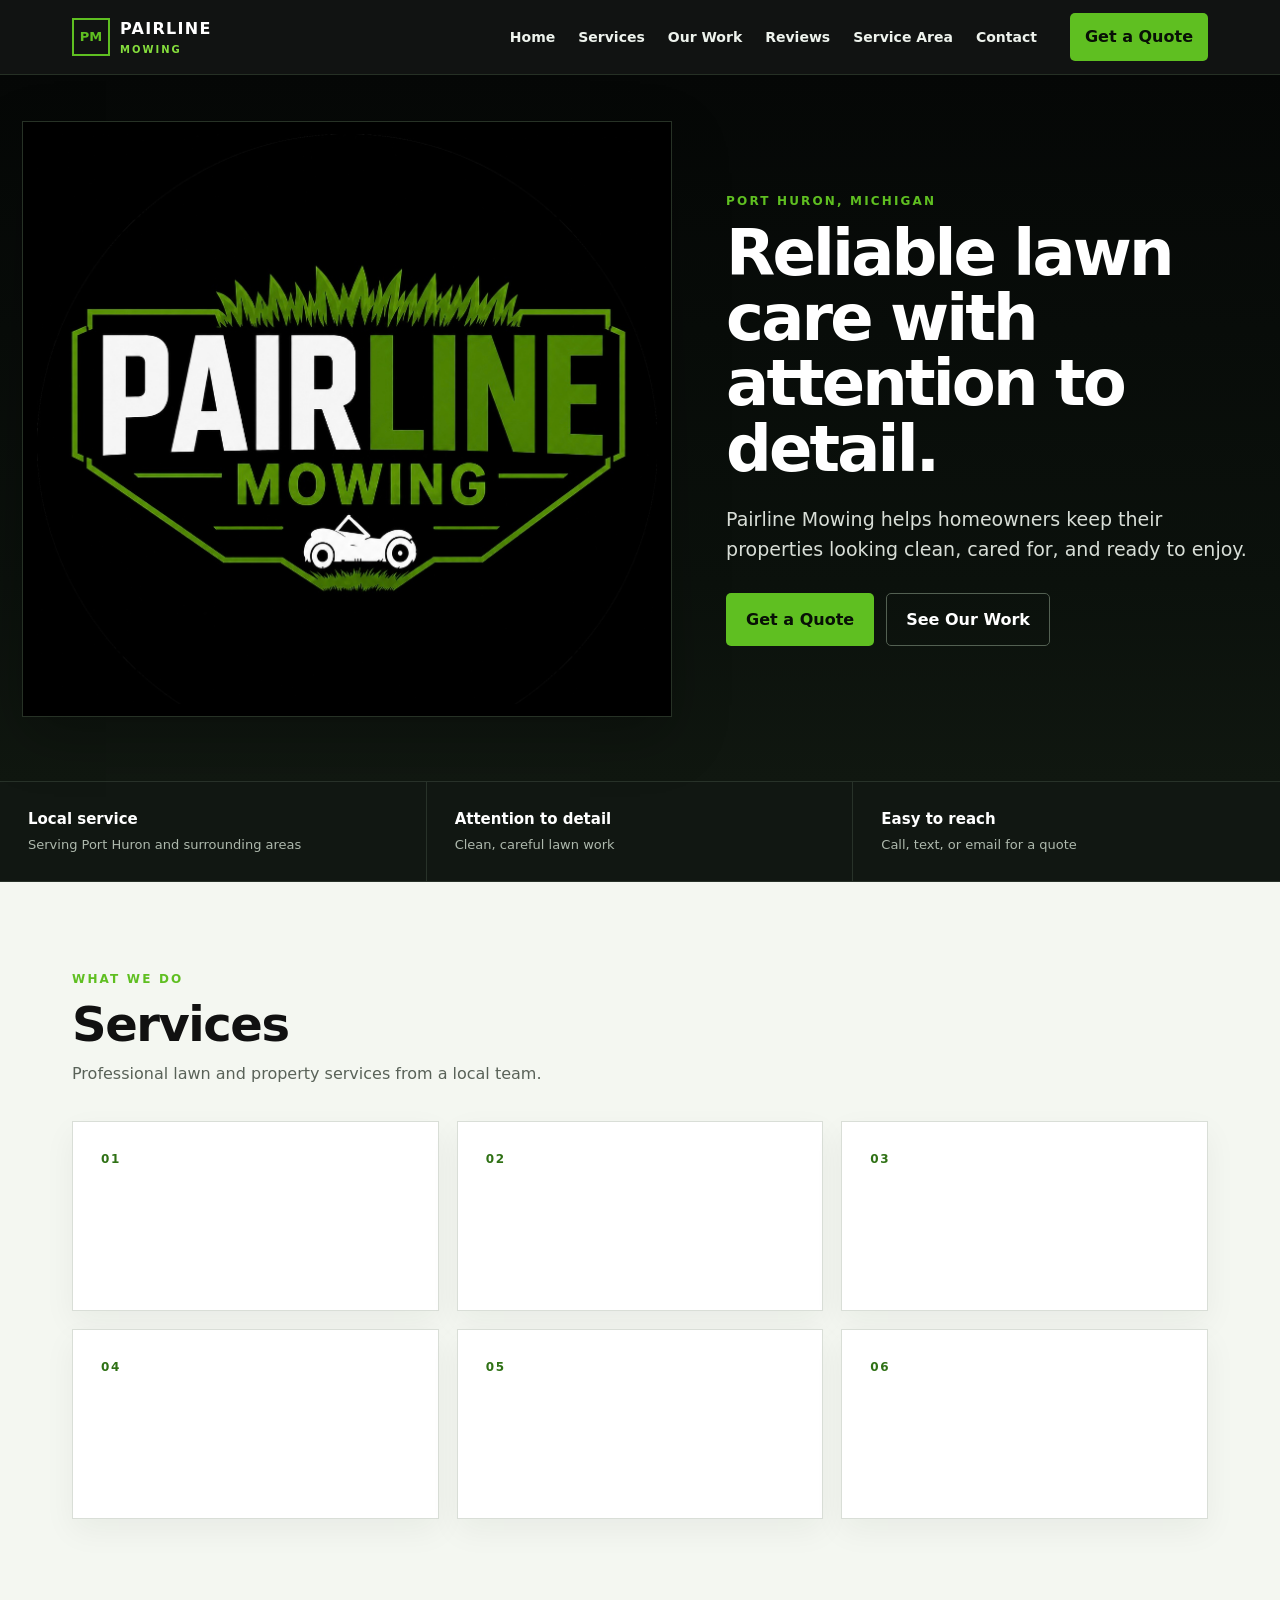
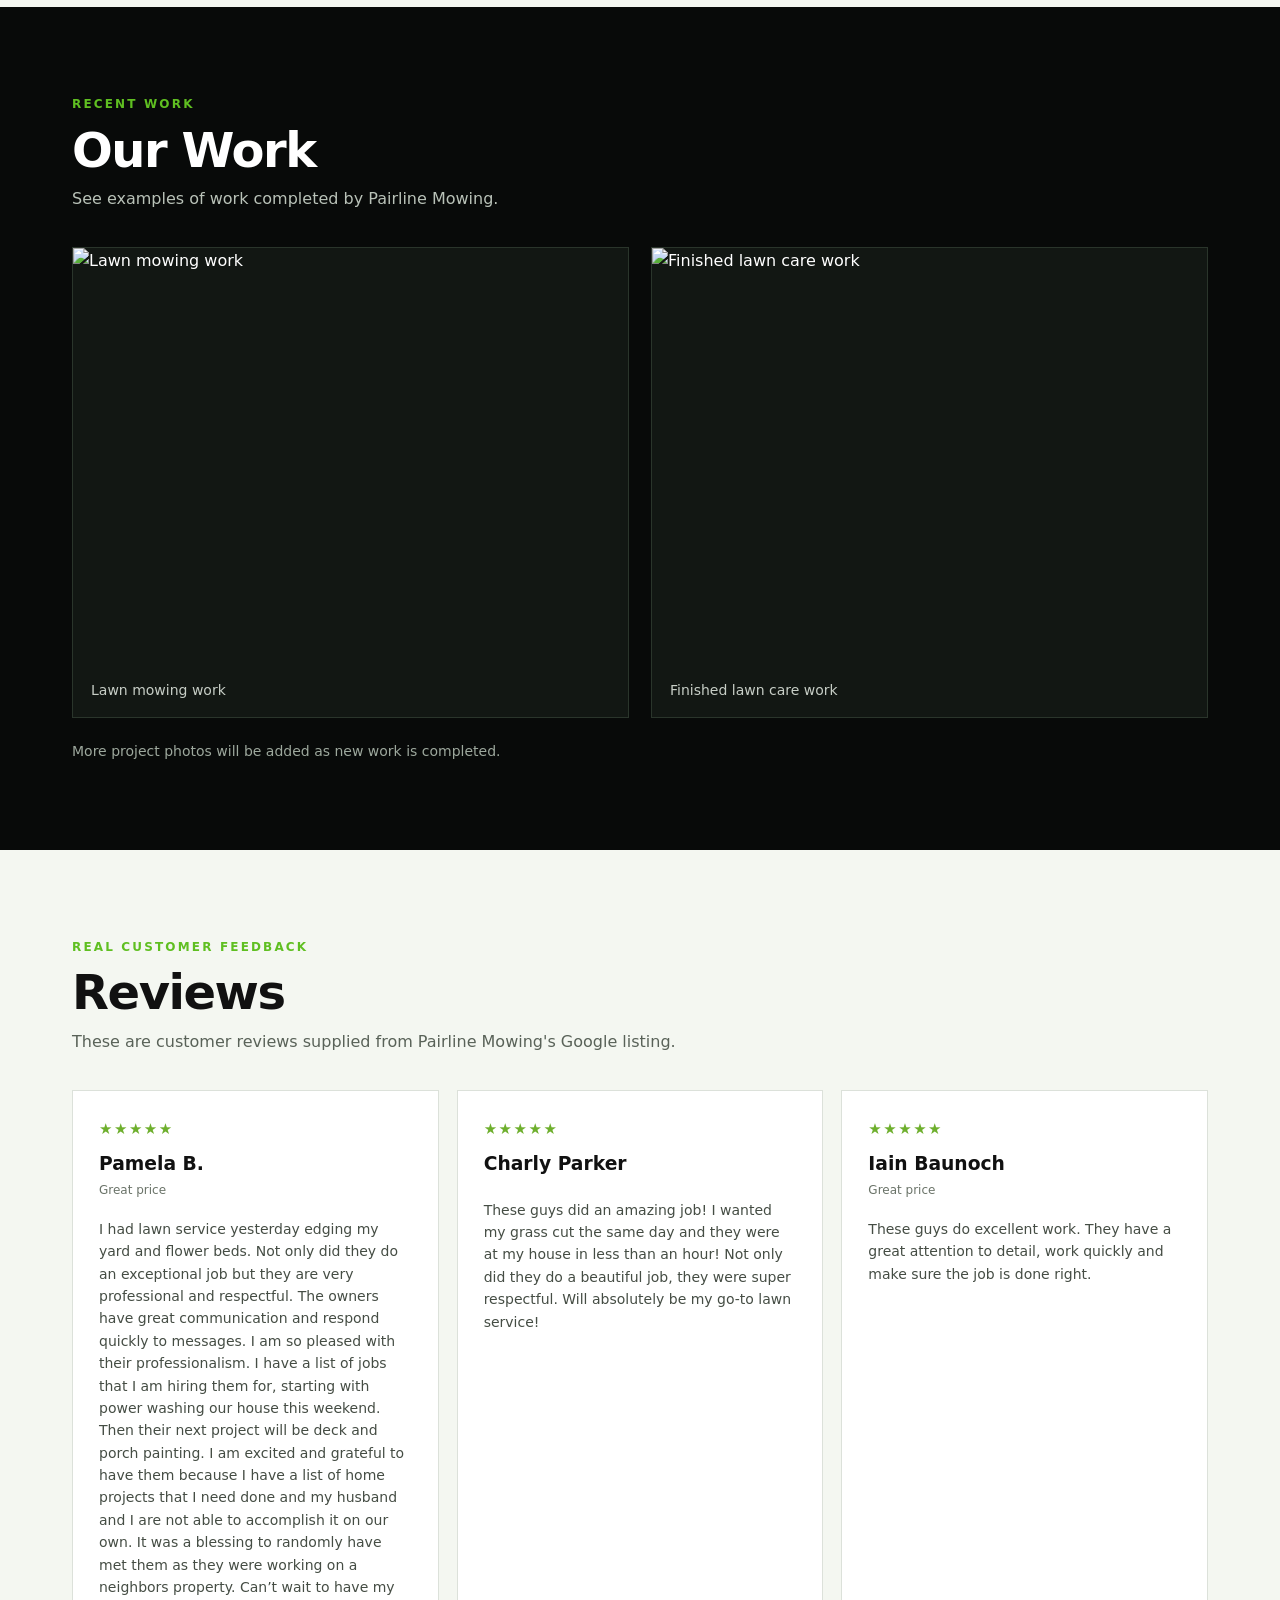
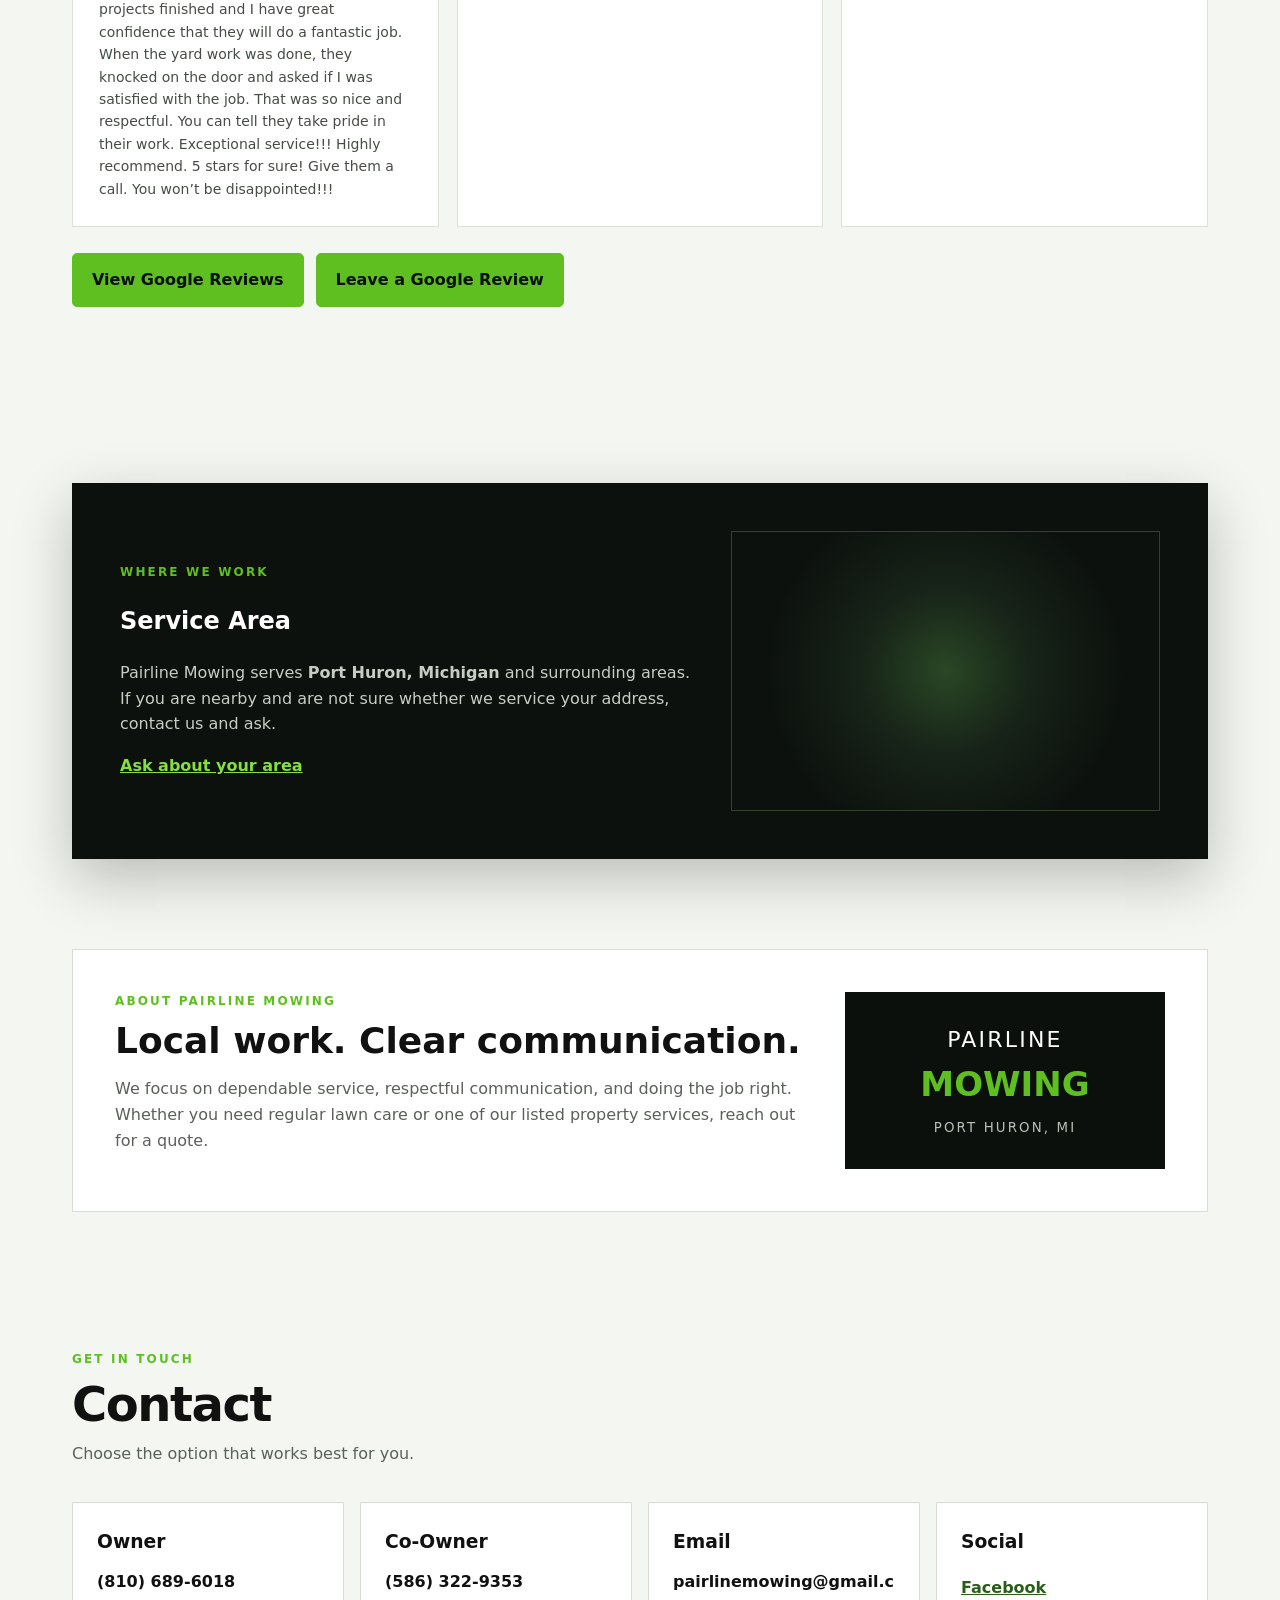
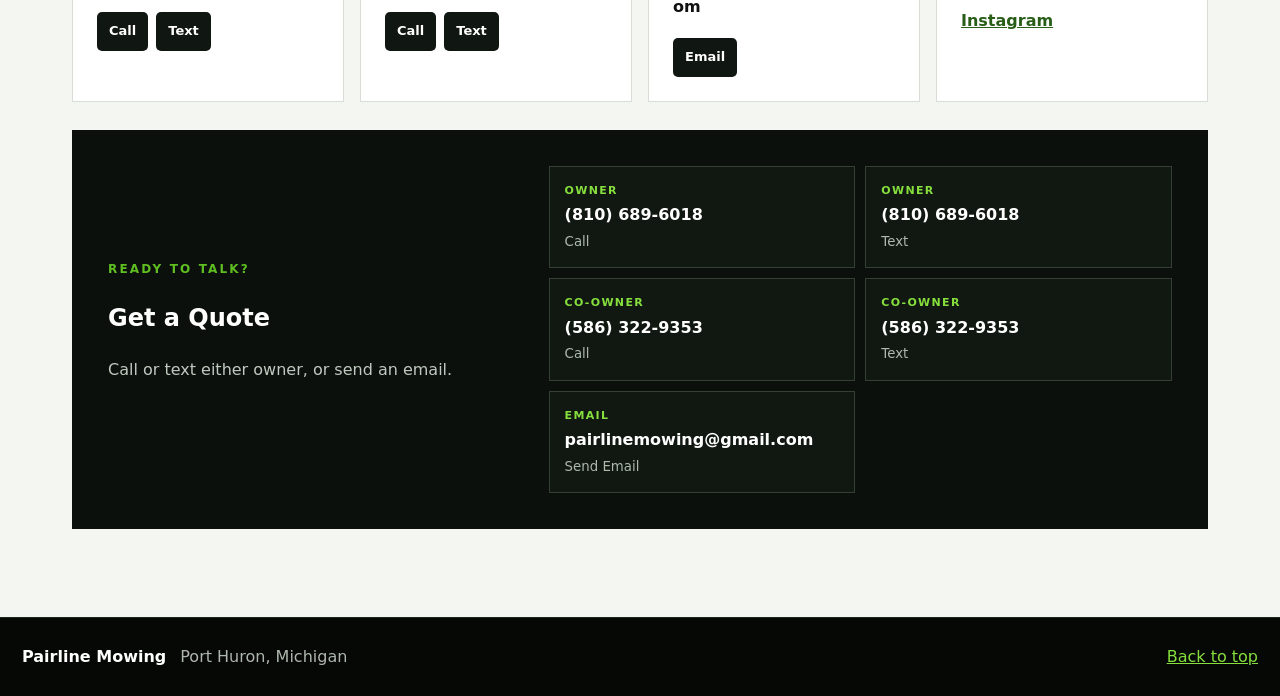
==== commit 6188ca33: "Update index.html" ====
--- a/index.html
+++ b/index.html
@@ -59,7 +59,7 @@
     <section id="work" class="section section-dark">
       <div class="section-heading"><p class="eyebrow">Recent work</p><h2>Our Work</h2><p>See examples of work completed by Pairline Mowing.</p></div>
       <div id="galleryGrid" class="gallery-grid"></div>
-      <p class="future-note">More project photos can be added as new work is completed.</p>
+      <p class="future-note">More project photos will be added as new work is completed.</p>
     </section>
 
     <section id="reviews" class="section">
